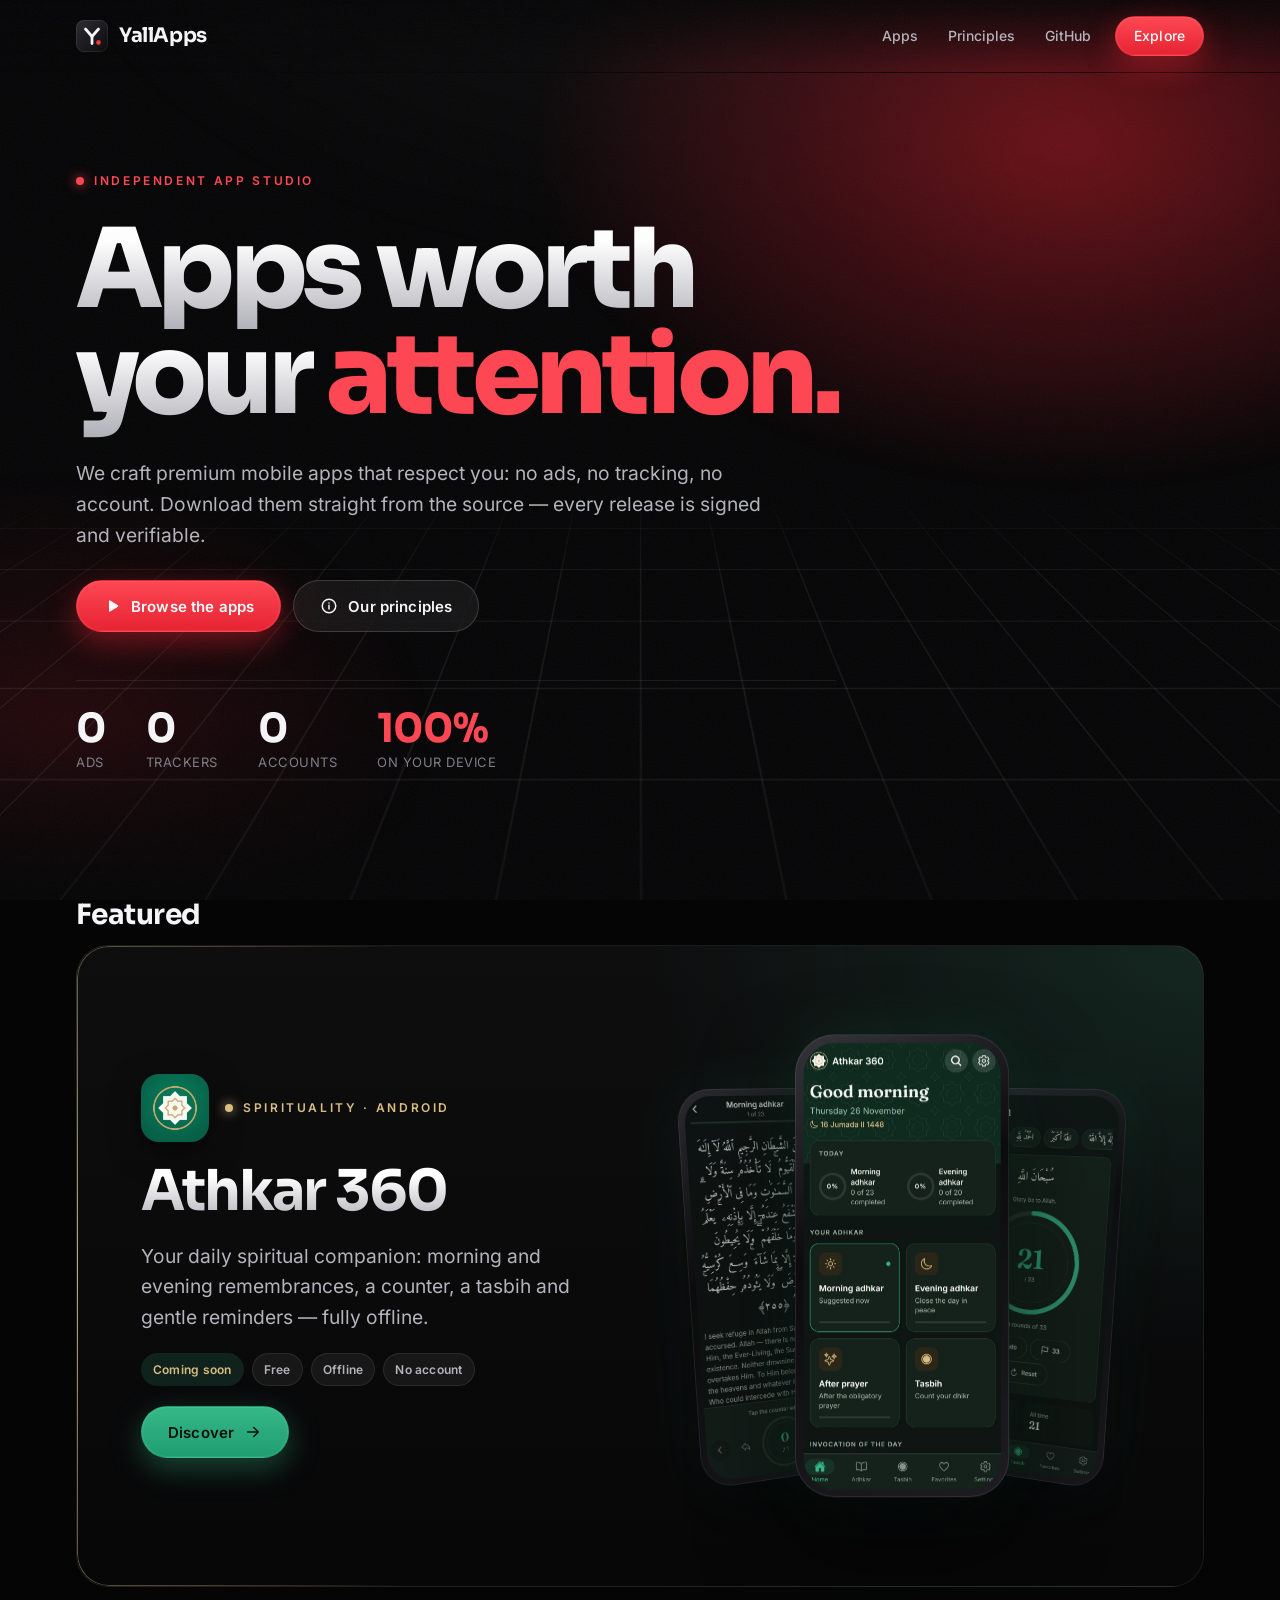
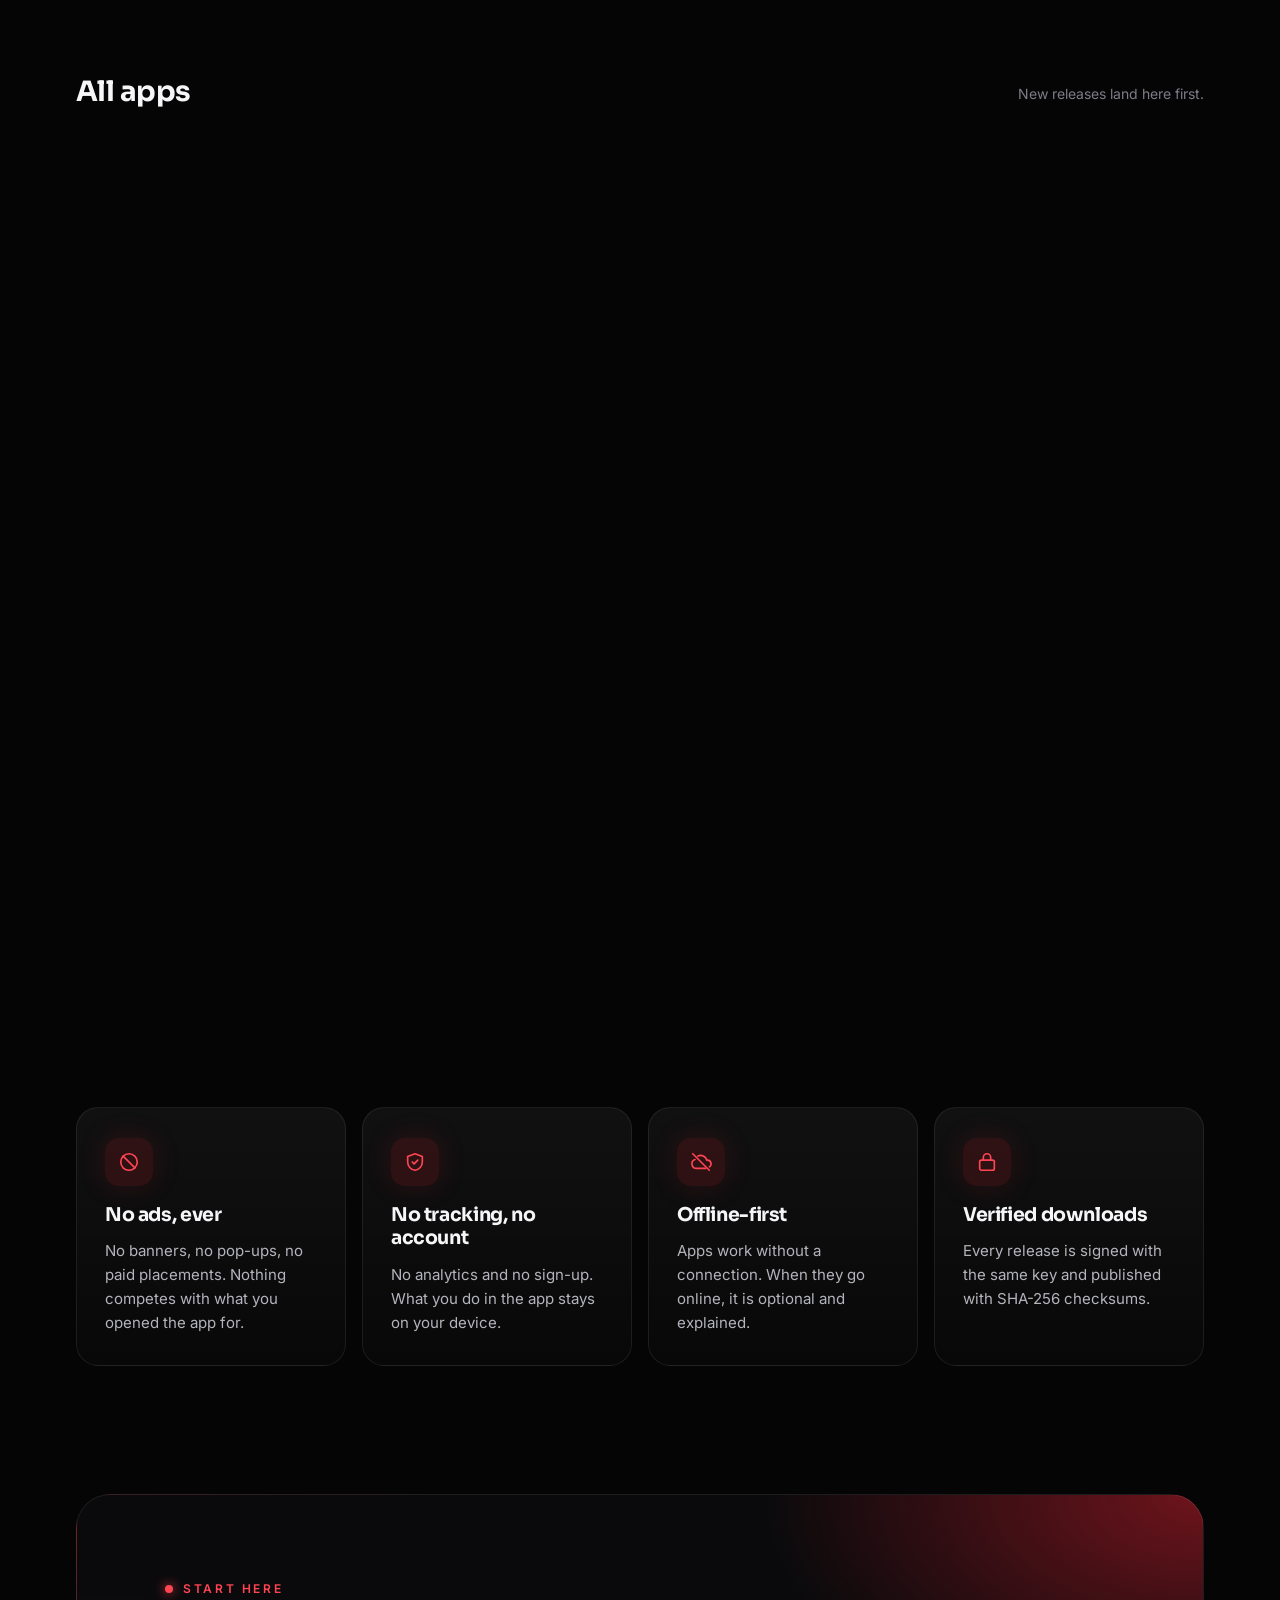
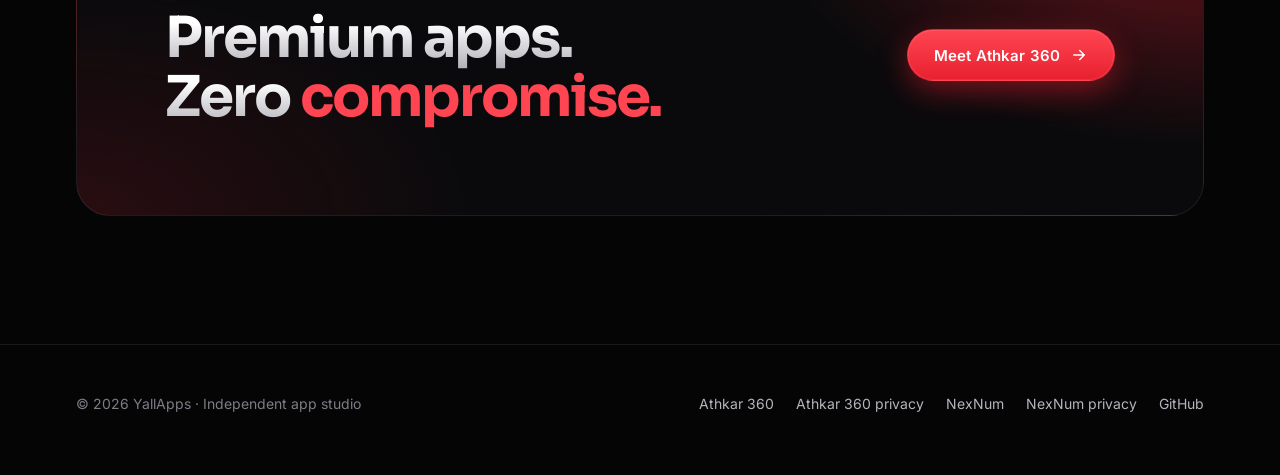
==== index.html @ 14f5426d "NexNum page (coming soon); site privacy text fix Claude-Session: https://claude.ai/code/session_01Ns" ====
<!doctype html>
<html lang="en" class="no-js">
  <head>
    <meta charset="utf-8" />
    <meta name="viewport" content="width=device-width, initial-scale=1" />
    <title>YallApps — Apps worth your attention</title>
    <meta name="description" content="YallApps is an independent studio crafting premium mobile apps with no ads, no tracking and no account. Download them directly — every file is signed and verifiable." />
    <link rel="canonical" href="https://yallapps.github.io/" />
    <meta name="theme-color" content="#050506" />
    <meta name="color-scheme" content="dark" />
    <meta property="og:type" content="website" />
    <meta property="og:site_name" content="YallApps" />
    <meta property="og:title" content="YallApps — Apps worth your attention" />
    <meta property="og:description" content="Premium mobile apps with no ads, no tracking and no account." />
    <meta property="og:url" content="https://yallapps.github.io/" />
    <meta property="og:image" content="https://yallapps.github.io/athkar360/img/icon-512.png" />
    <meta name="twitter:card" content="summary" />
    <link rel="icon" href="/favicon.svg" type="image/svg+xml" />
    <link rel="preload" href="/assets/fonts/sora.woff2" as="font" type="font/woff2" crossorigin />
    <link rel="preload" href="/assets/fonts/inter.woff2" as="font" type="font/woff2" crossorigin />
    <link rel="stylesheet" href="/assets/site.css" />
    <script src="/assets/site.js" defer></script>
    <script type="application/ld+json">
      {
        "@context": "https://schema.org",
        "@type": "Organization",
        "name": "YallApps",
        "url": "https://yallapps.github.io/",
        "logo": "https://yallapps.github.io/favicon.svg",
        "sameAs": ["https://github.com/yallapps"]
      }
    </script>
  </head>
  <body>
    <a class="skip" href="#main">Skip to content</a>

    <header class="site-header">
      <div class="wrap">
        <a class="brand" href="/" aria-label="YallApps home">
          <img src="/assets/img/yallapps-mark.svg" width="32" height="32" alt="" />
          YallApps
        </a>
        <nav class="nav" aria-label="Main">
          <a class="nav-link" href="#apps">Apps</a>
          <a class="nav-link" href="#principles">Principles</a>
          <a class="nav-link" href="https://github.com/yallapps">GitHub</a>
          <a class="btn btn-primary" href="#apps">Explore</a>
        </nav>
      </div>
    </header>

    <main id="main">
      <section class="billboard home-hero" aria-labelledby="hero-title">
        <div class="wrap">
          <span class="eyebrow">Independent app studio</span>
          <h1 id="hero-title"><span class="grad">Apps worth</span><br /><span class="grad">your </span><span class="red">attention.</span></h1>
          <p class="lead">
            We craft premium mobile apps that respect you: no ads, no tracking, no account. Download them straight from the source —
            every release is signed and verifiable.
          </p>
          <div class="ctas">
            <a class="btn btn-primary" href="#apps">
              <svg viewBox="0 0 24 24" fill="currentColor" aria-hidden="true"><path d="M8 5.5v13a1 1 0 0 0 1.5.86l10.4-6.5a1 1 0 0 0 0-1.72L9.5 4.64A1 1 0 0 0 8 5.5z" /></svg>
              Browse the apps
            </a>
            <a class="btn btn-glass" href="#principles">
              <svg viewBox="0 0 24 24" fill="none" stroke="currentColor" stroke-width="2" stroke-linecap="round" stroke-linejoin="round" aria-hidden="true"><circle cx="12" cy="12" r="9" /><path d="M12 11v5M12 8h.01" /></svg>
              Our principles
            </a>
          </div>
          <div class="stats" aria-label="What we never do">
            <div class="stat"><b>0</b><span>ADS</span></div>
            <div class="stat"><b>0</b><span>TRACKERS</span></div>
            <div class="stat"><b>0</b><span>ACCOUNTS</span></div>
            <div class="stat"><b class="red">100%</b><span>ON YOUR DEVICE</span></div>
          </div>
        </div>
        <div class="vignette"></div>
      </section>

      <section id="apps" aria-labelledby="featured-title" style="padding-top: 0">
        <div class="wrap">
          <div class="row-head reveal">
            <h2 id="featured-title">Featured</h2>
          </div>
          <a class="spotlight reveal" href="/athkar360/" data-app="athkar360" data-release="/athkar360" style="margin-top: 16px">
            <div class="copy">
              <div class="title-row">
                <img src="/athkar360/img/icon-256.webp" width="68" height="68" alt="" />
                <span class="eyebrow">Spirituality · Android</span>
              </div>
              <h2><span class="grad">Athkar 360</span></h2>
              <p class="lead">Your daily spiritual companion: morning and evening remembrances, a counter, a tasbih and gentle reminders — fully offline.</p>
              <div class="chips">
                <span class="chip hot" data-when="live" hidden data-version></span>
                <span class="chip hot" data-when="soon" hidden>Coming soon</span>
                <span class="chip">Free</span>
                <span class="chip">Offline</span>
                <span class="chip">No account</span>
              </div>
              <div class="ctas">
                <span class="btn btn-primary">
                  Discover
                  <svg viewBox="0 0 24 24" fill="none" stroke="currentColor" stroke-width="2" stroke-linecap="round" stroke-linejoin="round" aria-hidden="true"><path d="M5 12h14M13 6l6 6-6 6" /></svg>
                </span>
              </div>
            </div>
            <div class="fan" aria-hidden="true">
              <div class="phone"><img src="/athkar360/img/reader-dark.webp" alt="" width="390" height="844" loading="lazy" /></div>
              <div class="phone"><img src="/athkar360/img/home-dark.webp" alt="" width="390" height="844" loading="lazy" /></div>
              <div class="phone"><img src="/athkar360/img/tasbih-dark.webp" alt="" width="390" height="844" loading="lazy" /></div>
            </div>
          </a>

          <div class="row-head reveal" style="margin-top: clamp(56px, 7vw, 96px)">
            <h2>All apps</h2>
            <p>New releases land here first.</p>
          </div>
          <div class="posters reveal">
            <a class="poster" href="/athkar360/" data-app="athkar360">
              <img src="/athkar360/img/home-dark.webp" alt="" width="390" height="844" loading="lazy" />
              <div class="info">
                <img class="icon" src="/athkar360/img/icon-256.webp" width="44" height="44" alt="" />
                <h3>Athkar 360</h3>
                <p>Daily remembrances, offline.</p>
              </div>
            </a>
            <a class="poster" href="/nexnum/" data-app="nexnum">
              <img src="/nexnum/img/play.webp" alt="" width="390" height="844" loading="lazy" />
              <div class="info">
                <img class="icon" src="/nexnum/img/icon-256.webp" width="44" height="44" alt="" />
                <h3>NexNum</h3>
                <p>Higher or lower, played bold.</p>
              </div>
            </a>
            <div class="poster soon">
              <div>
                <div class="lock"><svg viewBox="0 0 24 24" fill="none" stroke="currentColor" stroke-width="1.8" stroke-linecap="round" stroke-linejoin="round" aria-hidden="true"><rect x="4" y="10" width="16" height="11" rx="2" /><path d="M8 10V7a4 4 0 0 1 8 0v3" /></svg></div>
                <h3>Coming next</h3>
                <p>Stay tuned.</p>
              </div>
            </div>
          </div>
        </div>
      </section>

      <section id="principles" aria-labelledby="principles-title">
        <div class="wrap">
          <div class="section-head reveal">
            <span class="eyebrow">Principles</span>
            <h2 id="principles-title"><span class="grad">Built different.</span><br /><span class="grad">On purpose.</span></h2>
            <p class="lead">Four promises every YallApps app keeps, from the first release to the last.</p>
          </div>
          <div class="cards reveal">
            <div class="card">
              <div class="icon"><svg viewBox="0 0 24 24" fill="none" stroke="currentColor" stroke-width="1.8" stroke-linecap="round" stroke-linejoin="round" aria-hidden="true"><circle cx="12" cy="12" r="9" /><path d="m5.6 5.6 12.8 12.8" /></svg></div>
              <h3>No ads, ever</h3>
              <p>No banners, no pop-ups, no paid placements. Nothing competes with what you opened the app for.</p>
            </div>
            <div class="card">
              <div class="icon"><svg viewBox="0 0 24 24" fill="none" stroke="currentColor" stroke-width="1.8" stroke-linecap="round" stroke-linejoin="round" aria-hidden="true"><path d="M12 3 4 6v6c0 4.5 3.4 8.3 8 9 4.6-.7 8-4.5 8-9V6l-8-3z" /><path d="m9 12 2 2 4-4" /></svg></div>
              <h3>No tracking, no account</h3>
              <p>No analytics and no sign-up. What you do in the app stays on your device.</p>
            </div>
            <div class="card">
              <div class="icon"><svg viewBox="0 0 24 24" fill="none" stroke="currentColor" stroke-width="1.8" stroke-linecap="round" stroke-linejoin="round" aria-hidden="true"><path d="M3 3l18 18" /><path d="M8.5 5.6A7 7 0 0 1 18.4 10H19a4 4 0 0 1 2.2 7.3" /><path d="M17 19H7a5 5 0 0 1-1.6-9.7" /></svg></div>
              <h3>Offline-first</h3>
              <p>Apps work without a connection. When they go online, it is optional and explained.</p>
            </div>
            <div class="card">
              <div class="icon"><svg viewBox="0 0 24 24" fill="none" stroke="currentColor" stroke-width="1.8" stroke-linecap="round" stroke-linejoin="round" aria-hidden="true"><rect x="4" y="10" width="16" height="11" rx="2" /><path d="M8 10V7a4 4 0 0 1 8 0v3" /></svg></div>
              <h3>Verified downloads</h3>
              <p>Every release is signed with the same key and published with SHA-256 checksums.</p>
            </div>
          </div>
        </div>
      </section>

      <section aria-labelledby="cta-title" style="padding-top: 0">
        <div class="wrap">
          <div class="cta-band reveal">
            <div style="display: grid; gap: 14px">
              <span class="eyebrow">Start here</span>
              <h2 id="cta-title"><span class="grad">Premium apps.</span><br /><span class="grad">Zero </span><span class="red">compromise.</span></h2>
            </div>
            <a class="btn btn-primary" href="/athkar360/">
              Meet Athkar 360
              <svg viewBox="0 0 24 24" fill="none" stroke="currentColor" stroke-width="2" stroke-linecap="round" stroke-linejoin="round" aria-hidden="true"><path d="M5 12h14M13 6l6 6-6 6" /></svg>
            </a>
          </div>
        </div>
      </section>
    </main>

    <footer class="site-footer">
      <div class="wrap">
        <span>© <span data-year>2026</span> YallApps · Independent app studio</span>
        <nav aria-label="Footer">
          <a href="/athkar360/">Athkar 360</a>
          <a href="/athkar360/privacy/">Athkar 360 privacy</a>
          <a href="/nexnum/">NexNum</a>
          <a href="/nexnum/privacy/">NexNum privacy</a>
          <a href="https://github.com/yallapps">GitHub</a>
        </nav>
      </div>
    </footer>
  </body>
</html>
---- assets/site.css ----
/* YallApps — cinematic, dark-only design system.
   Two levels of identity:
   - the studio: deep black + signal red (home, header, footer, legal pages);
   - each app: its own accent, set with data-app on <body> or on a card (see "App themes" at the end).
   Fonts are self-hosted (latin subset): no request to third-party services. */

@font-face {
  font-family: 'Sora';
  font-style: normal;
  font-weight: 300 800;
  font-display: swap;
  src: url('fonts/sora.woff2') format('woff2');
}
@font-face {
  font-family: 'Inter';
  font-style: normal;
  font-weight: 400 600;
  font-display: swap;
  src: url('fonts/inter.woff2') format('woff2');
}

:root {
  --bg: #050506;
  --bg-2: #0a0a0c;
  --panel: rgba(255, 255, 255, 0.035);
  --panel-solid: #111114;
  --panel-2: #17171b;
  --text: #f6f6f8;
  --text-2: #b4b4bc;
  --text-3: #7d7d87;
  --line: rgba(255, 255, 255, 0.08);
  --line-2: rgba(255, 255, 255, 0.16);
  --brand: #e8202f;
  --brand-hi: #ff4552;
  --brand-ink: #ffffff;
  --brand-glow: rgba(232, 32, 47, 0.45);
  --accent: #ff4552;
  --tint: rgba(232, 32, 47, 0.14);
  --radius: 22px;
  --radius-sm: 14px;
  --max: 1240px;
  --gutter: clamp(18px, 4.5vw, 56px);
  --font-display: 'Sora', 'Inter', system-ui, sans-serif;
  --font-body: 'Inter', system-ui, -apple-system, 'Segoe UI', Roboto, sans-serif;
  --font-mono: ui-monospace, 'SFMono-Regular', Menlo, Consolas, monospace;
  --ease: cubic-bezier(0.2, 0.7, 0.2, 1);
  color-scheme: dark;
}

*,
*::before,
*::after {
  box-sizing: border-box;
}

html {
  -webkit-text-size-adjust: 100%;
  scroll-behavior: smooth;
  background: var(--bg);
}

body {
  margin: 0;
  background: var(--bg);
  color: var(--text);
  font-family: var(--font-body);
  font-size: 16px;
  line-height: 1.6;
  -webkit-font-smoothing: antialiased;
  text-rendering: optimizeLegibility;
  overflow-x: hidden;
}

/* Film grain: a very light noise over everything. */
body::after {
  content: '';
  position: fixed;
  inset: 0;
  pointer-events: none;
  z-index: 100;
  opacity: 0.05;
  background-image: url("data:image/svg+xml;utf8,<svg xmlns='http://www.w3.org/2000/svg' width='160' height='160'><filter id='n'><feTurbulence type='fractalNoise' baseFrequency='0.9' numOctaves='2' stitchTiles='stitch'/></filter><rect width='100%' height='100%' filter='url(%23n)'/></svg>");
}

img {
  max-width: 100%;
  height: auto;
  display: block;
}

a {
  color: var(--accent);
  text-underline-offset: 3px;
}

h1,
h2,
h3 {
  font-family: var(--font-display);
  font-weight: 700;
  line-height: 1.04;
  letter-spacing: -0.035em;
  margin: 0;
}

p {
  margin: 0;
}

::selection {
  background: var(--brand);
  color: #fff;
}

.skip {
  position: absolute;
  left: -999px;
  top: 8px;
  background: var(--panel-solid);
  color: var(--text);
  padding: 8px 14px;
  border-radius: 8px;
  z-index: 200;
}

.skip:focus {
  left: 8px;
}

:focus-visible {
  outline: 2px solid var(--brand-hi);
  outline-offset: 3px;
  border-radius: 8px;
}

.wrap {
  width: 100%;
  max-width: var(--max);
  margin: 0 auto;
  padding: 0 var(--gutter);
}

.eyebrow {
  display: inline-flex;
  align-items: center;
  gap: 10px;
  font: 600 12px/1 var(--font-body);
  letter-spacing: 0.22em;
  text-transform: uppercase;
  color: var(--accent);
}

.eyebrow::before {
  content: '';
  width: 8px;
  height: 8px;
  border-radius: 50%;
  background: currentColor;
  box-shadow: 0 0 12px currentColor;
}

.lead {
  font-size: clamp(17px, 1.5vw, 20px);
  line-height: 1.6;
  color: var(--text-2);
  max-width: 58ch;
}

.grad {
  background: linear-gradient(180deg, #ffffff 30%, #a9a9b2);
  -webkit-background-clip: text;
  background-clip: text;
  color: transparent;
}

.red {
  color: var(--accent);
  -webkit-text-fill-color: var(--accent);
}

/* ---------- Header (glass) ---------- */

.site-header {
  position: fixed;
  top: 0;
  left: 0;
  right: 0;
  z-index: 60;
  transition: background 0.35s var(--ease), border-color 0.35s var(--ease);
  border-bottom: 1px solid transparent;
  background: linear-gradient(180deg, rgba(5, 5, 6, 0.85), rgba(5, 5, 6, 0));
}

.site-header.scrolled {
  background: rgba(8, 8, 10, 0.72);
  backdrop-filter: saturate(160%) blur(18px);
  -webkit-backdrop-filter: saturate(160%) blur(18px);
  border-bottom-color: var(--line);
}

.site-header .wrap {
  display: flex;
  align-items: center;
  justify-content: space-between;
  height: 72px;
  gap: 16px;
}

.brand {
  display: inline-flex;
  align-items: center;
  gap: 11px;
  color: var(--text);
  text-decoration: none;
  font: 700 20px/1 var(--font-display);
  letter-spacing: -0.02em;
}

.brand img {
  width: 32px;
  height: 32px;
}

.nav {
  display: flex;
  align-items: center;
  gap: 2px;
}

.nav a {
  color: var(--text-2);
  text-decoration: none;
  font-size: 14px;
  font-weight: 500;
  padding: 9px 14px;
  border-radius: 999px;
  transition: color 0.2s, background 0.2s;
}

.nav a:hover {
  color: var(--text);
  background: rgba(255, 255, 255, 0.06);
}

.nav .btn {
  margin-left: 8px;
  min-height: 40px;
  padding: 0 18px;
  font-size: 14px;
  color: var(--brand-ink);
}

.nav .btn:hover {
  color: var(--brand-ink);
  background: linear-gradient(180deg, var(--brand-hi), var(--brand));
}

@media (max-width: 720px) {
  .nav .nav-link {
    display: none;
  }
}

/* ---------- Buttons ---------- */

.btn {
  position: relative;
  display: inline-flex;
  align-items: center;
  justify-content: center;
  gap: 10px;
  min-height: 52px;
  padding: 0 26px;
  border-radius: 999px;
  font: 600 15px/1 var(--font-body);
  letter-spacing: 0.01em;
  text-decoration: none;
  border: 1px solid transparent;
  cursor: pointer;
  white-space: nowrap;
  transition: transform 0.2s var(--ease), box-shadow 0.3s var(--ease), background 0.3s var(--ease), border-color 0.3s;
}

.btn svg {
  width: 18px;
  height: 18px;
  flex: none;
}

.btn:active {
  transform: translateY(1px) scale(0.99);
}

.btn-primary {
  background: linear-gradient(180deg, var(--brand-hi), var(--brand));
  color: var(--brand-ink);
  box-shadow: 0 0 0 1px rgba(255, 255, 255, 0.08) inset, 0 10px 30px var(--brand-glow);
}

.btn-primary:hover {
  transform: translateY(-2px);
  box-shadow: 0 0 0 1px rgba(255, 255, 255, 0.14) inset, 0 16px 44px var(--brand-glow);
}

.btn-glass {
  background: rgba(255, 255, 255, 0.06);
  color: var(--text);
  border-color: var(--line-2);
  backdrop-filter: blur(10px);
  -webkit-backdrop-filter: blur(10px);
}

.btn-glass:hover {
  background: rgba(255, 255, 255, 0.11);
  border-color: rgba(255, 255, 255, 0.28);
}

.btn[aria-disabled='true'] {
  opacity: 0.55;
  pointer-events: none;
  box-shadow: none;
}

/* ---------- Hero (billboard) ---------- */

.billboard {
  position: relative;
  min-height: min(100svh, 940px);
  display: grid;
  align-items: center;
  padding: 140px 0 90px;
  overflow: hidden;
  isolation: isolate;
}

.billboard::before {
  content: '';
  position: absolute;
  inset: -20% -10% auto;
  height: 120%;
  z-index: -2;
  background:
    radial-gradient(50% 45% at 78% 30%, var(--brand-glow), transparent 70%),
    radial-gradient(35% 35% at 12% 85%, var(--tint), transparent 70%),
    radial-gradient(60% 60% at 50% 0%, rgba(255, 255, 255, 0.05), transparent 70%);
  filter: blur(10px);
  animation: drift 18s ease-in-out infinite alternate;
}

/* Perspective grid floor */
.billboard::after {
  content: '';
  position: absolute;
  left: -50%;
  right: -50%;
  bottom: -10%;
  height: 55%;
  z-index: -1;
  background-image:
    linear-gradient(rgba(255, 255, 255, 0.07) 1px, transparent 1px),
    linear-gradient(90deg, rgba(255, 255, 255, 0.07) 1px, transparent 1px);
  background-size: 64px 64px;
  transform: perspective(600px) rotateX(62deg);
  transform-origin: center top;
  mask-image: linear-gradient(to bottom, transparent, #000 30%, #000 60%, transparent);
  -webkit-mask-image: linear-gradient(to bottom, transparent, #000 30%, #000 60%, transparent);
}

@keyframes drift {
  from {
    transform: translate3d(0, 0, 0) scale(1);
  }
  to {
    transform: translate3d(-3%, 2%, 0) scale(1.08);
  }
}

.billboard .vignette {
  position: absolute;
  inset: auto 0 0;
  height: 180px;
  z-index: -1;
  background: linear-gradient(to bottom, transparent, var(--bg));
  pointer-events: none;
}

.home-hero .wrap {
  display: grid;
  gap: 30px;
}

.home-hero h1 {
  font-size: clamp(48px, 8.6vw, 128px);
  font-weight: 800;
  letter-spacing: -0.05em;
  line-height: 0.96;
  max-width: 13ch;
}

.ctas {
  display: flex;
  flex-wrap: wrap;
  gap: 12px;
  align-items: center;
}

.stats {
  display: flex;
  flex-wrap: wrap;
  gap: 14px 40px;
  margin-top: 18px;
  padding-top: 28px;
  border-top: 1px solid var(--line);
  max-width: 760px;
}

.stat b {
  display: block;
  font: 700 clamp(28px, 3.2vw, 40px) / 1 var(--font-display);
  letter-spacing: -0.03em;
}

.stat span {
  font-size: 13px;
  color: var(--text-3);
  letter-spacing: 0.04em;
}

/* ---------- Sections ---------- */

section {
  position: relative;
  padding: clamp(72px, 10vw, 140px) 0;
}

.section-head {
  display: grid;
  gap: 16px;
  margin-bottom: clamp(36px, 5vw, 60px);
  max-width: 760px;
}

.section-head h2 {
  font-size: clamp(34px, 4.8vw, 64px);
}

.row-head {
  display: flex;
  align-items: end;
  justify-content: space-between;
  gap: 20px;
  margin-bottom: 6px;
}

.row-head h2 {
  font-size: clamp(22px, 2.2vw, 28px);
  letter-spacing: -0.02em;
}

.row-head p {
  color: var(--text-3);
  font-size: 14px;
}

/* ---------- Spotlight (featured app) ---------- */

.spotlight {
  position: relative;
  display: grid;
  grid-template-columns: minmax(0, 1fr) minmax(0, 1fr);
  gap: clamp(24px, 4vw, 56px);
  align-items: center;
  padding: clamp(28px, 5vw, 64px);
  border-radius: calc(var(--radius) + 10px);
  overflow: hidden;
  isolation: isolate;
  border: 1px solid var(--line);
  background:
    radial-gradient(70% 90% at 100% 0%, var(--tint), transparent 70%),
    linear-gradient(180deg, rgba(255, 255, 255, 0.04), rgba(255, 255, 255, 0.01));
  text-decoration: none;
  color: inherit;
}

/* Animated gradient border */
.spotlight::before {
  content: '';
  position: absolute;
  inset: 0;
  border-radius: inherit;
  padding: 1px;
  background: conic-gradient(from var(--angle, 0deg), transparent 0 60%, var(--accent) 75%, transparent 90%);
  -webkit-mask: linear-gradient(#000 0 0) content-box, linear-gradient(#000 0 0);
  -webkit-mask-composite: xor;
  mask-composite: exclude;
  animation: spin 7s linear infinite;
  opacity: 0.9;
  pointer-events: none;
}

@property --angle {
  syntax: '<angle>';
  inherits: false;
  initial-value: 0deg;
}

@keyframes spin {
  to {
    --angle: 360deg;
  }
}

.spotlight .copy {
  display: grid;
  gap: 20px;
}

.spotlight .title-row {
  display: flex;
  align-items: center;
  gap: 16px;
}

.spotlight .title-row img {
  width: 68px;
  height: 68px;
  border-radius: 18px;
  box-shadow: 0 10px 30px rgba(0, 0, 0, 0.5);
}

.spotlight h2 {
  font-size: clamp(34px, 4.4vw, 60px);
}

.fan {
  position: relative;
  height: clamp(340px, 40vw, 520px);
  perspective: 1400px;
}

.fan .phone {
  position: absolute;
  top: 50%;
  left: 50%;
  width: clamp(150px, 16vw, 220px);
  transition: transform 0.8s var(--ease);
}

.fan .phone:nth-child(1) {
  transform: translate(-112%, -46%) rotateY(28deg) rotateZ(-4deg) scale(0.88);
  opacity: 0.75;
}

.fan .phone:nth-child(2) {
  transform: translate(-50%, -50%) translateZ(60px);
  z-index: 2;
}

.fan .phone:nth-child(3) {
  transform: translate(12%, -46%) rotateY(-28deg) rotateZ(4deg) scale(0.88);
  opacity: 0.75;
}

.spotlight:hover .fan .phone:nth-child(1) {
  transform: translate(-120%, -46%) rotateY(22deg) rotateZ(-6deg) scale(0.9);
}

.spotlight:hover .fan .phone:nth-child(3) {
  transform: translate(20%, -46%) rotateY(-22deg) rotateZ(6deg) scale(0.9);
}

@media (max-width: 900px) {
  .spotlight {
    grid-template-columns: 1fr;
  }
}

/* ---------- Phones ---------- */

.phone {
  aspect-ratio: 390 / 844;
  border-radius: clamp(26px, 3vw, 38px);
  padding: clamp(5px, 0.6vw, 8px);
  background: linear-gradient(150deg, #34343a, #0c0c0e 40%, #1e1e22);
  box-shadow:
    0 0 0 1px rgba(255, 255, 255, 0.1) inset,
    0 40px 90px rgba(0, 0, 0, 0.7),
    0 0 60px var(--tint);
}

.phone img {
  width: 100%;
  height: 100%;
  object-fit: cover;
  border-radius: clamp(21px, 2.5vw, 31px);
}

/* ---------- Poster row ---------- */

.posters {
  display: grid;
  grid-auto-flow: column;
  grid-auto-columns: clamp(220px, 22vw, 290px);
  gap: 16px;
  overflow-x: auto;
  padding: 20px var(--gutter) 34px;
  margin: 0 calc(-1 * var(--gutter));
  scroll-snap-type: x proximity;
  scrollbar-width: none;
}

.posters::-webkit-scrollbar {
  display: none;
}

.poster {
  position: relative;
  aspect-ratio: 2 / 3;
  border-radius: var(--radius-sm);
  overflow: hidden;
  scroll-snap-align: start;
  background: var(--panel-solid);
  border: 1px solid var(--line);
  color: var(--text);
  text-decoration: none;
  transition: transform 0.45s var(--ease), box-shadow 0.45s var(--ease), border-color 0.45s;
  isolation: isolate;
}

a.poster:hover,
a.poster:focus-visible {
  transform: scale(1.06) translateY(-6px);
  box-shadow: 0 30px 60px rgba(0, 0, 0, 0.7), 0 0 50px var(--tint);
  border-color: var(--line-2);
  z-index: 2;
}

.poster > img {
  position: absolute;
  inset: 0;
  width: 100%;
  height: 100%;
  object-fit: cover;
  object-position: top;
  z-index: -2;
  transition: transform 0.8s var(--ease);
}

a.poster:hover > img {
  transform: scale(1.05);
}

.poster::after {
  content: '';
  position: absolute;
  inset: 0;
  z-index: -1;
  background: linear-gradient(180deg, rgba(5, 5, 6, 0) 30%, rgba(5, 5, 6, 0.75) 62%, rgba(5, 5, 6, 0.97));
}

.poster .info {
  position: absolute;
  inset: auto 0 0;
  padding: 20px;
  display: grid;
  gap: 8px;
}

.poster .info .icon {
  width: 44px;
  height: 44px;
  border-radius: 12px;
  box-shadow: 0 6px 18px rgba(0, 0, 0, 0.5);
}

.poster h3 {
  font-size: 24px;
  letter-spacing: -0.02em;
}

.poster p {
  font-size: 13.5px;
  color: var(--text-2);
  line-height: 1.5;
}

.poster.soon {
  display: grid;
  place-items: center;
  text-align: center;
  padding: 24px;
  background:
    radial-gradient(70% 50% at 50% 30%, var(--tint), transparent 70%),
    repeating-linear-gradient(135deg, rgba(255, 255, 255, 0.025) 0 2px, transparent 2px 14px),
    var(--panel-solid);
}

.poster.soon::after {
  display: none;
}

.poster.soon h3 {
  font-size: 20px;
}

.poster.soon p {
  color: var(--text-3);
}

.poster .lock {
  width: 46px;
  height: 46px;
  margin: 0 auto 14px;
  border-radius: 50%;
  display: grid;
  place-items: center;
  border: 1px solid var(--line-2);
  color: var(--text-3);
}

.poster .lock svg {
  width: 20px;
  height: 20px;
}

/* ---------- Chips ---------- */

.chips {
  display: flex;
  flex-wrap: wrap;
  gap: 8px;
}

.chip {
  display: inline-flex;
  align-items: center;
  gap: 6px;
  font-size: 12px;
  font-weight: 600;
  letter-spacing: 0.02em;
  padding: 6px 11px;
  border-radius: 999px;
  background: rgba(255, 255, 255, 0.06);
  color: var(--text-2);
  border: 1px solid var(--line);
}

.chip.hot {
  background: var(--tint);
  color: var(--accent);
  border-color: transparent;
}

.chip svg {
  width: 13px;
  height: 13px;
}

/* ---------- Glass cards ---------- */

.cards {
  display: grid;
  grid-template-columns: repeat(auto-fit, minmax(min(100%, 260px), 1fr));
  gap: 16px;
}

.cards.three {
  grid-template-columns: repeat(auto-fit, minmax(min(100%, 300px), 1fr));
}

@media (min-width: 1000px) {
  .cards.three {
    grid-template-columns: repeat(3, 1fr);
  }
}

.card {
  position: relative;
  padding: 30px 28px;
  border-radius: var(--radius);
  background: linear-gradient(180deg, rgba(255, 255, 255, 0.05), rgba(255, 255, 255, 0.015));
  border: 1px solid var(--line);
  display: grid;
  gap: 12px;
  align-content: start;
  overflow: hidden;
  transition: border-color 0.4s, transform 0.4s var(--ease);
}

/* Pointer-following glow (coordinates set by site.js) */
.card::before {
  content: '';
  position: absolute;
  inset: 0;
  background: radial-gradient(360px circle at var(--mx, 50%) var(--my, -40%), var(--tint), transparent 60%);
  opacity: 0;
  transition: opacity 0.4s;
  pointer-events: none;
}

.card:hover {
  border-color: var(--line-2);
  transform: translateY(-3px);
}

.card:hover::before {
  opacity: 1;
}

.card .icon {
  position: relative;
  width: 48px;
  height: 48px;
  border-radius: 14px;
  display: grid;
  place-items: center;
  background: var(--tint);
  color: var(--accent);
  margin-bottom: 6px;
  box-shadow: 0 0 30px var(--tint);
}

.card .icon svg {
  width: 22px;
  height: 22px;
}

.card h3 {
  position: relative;
  font-size: 19px;
  letter-spacing: -0.02em;
  line-height: 1.25;
}

.card p {
  position: relative;
  color: var(--text-2);
  font-size: 15px;
}

/* ---------- App page hero ---------- */

.app-hero .wrap {
  display: grid;
  grid-template-columns: minmax(0, 1.05fr) minmax(0, 0.95fr);
  gap: clamp(28px, 5vw, 64px);
  align-items: center;
}

.app-hero .copy {
  display: grid;
  gap: 24px;
}

.app-hero .title-row {
  display: flex;
  align-items: center;
  gap: 16px;
}

.app-hero .title-row img {
  width: 76px;
  height: 76px;
  border-radius: 20px;
  box-shadow: 0 14px 40px rgba(0, 0, 0, 0.6), 0 0 40px var(--tint);
}

.app-hero h1 {
  font-size: clamp(44px, 6.4vw, 92px);
  font-weight: 800;
  letter-spacing: -0.045em;
  line-height: 0.98;
}

.release-meta {
  font-size: 13px;
  color: var(--text-3);
  display: flex;
  flex-wrap: wrap;
  gap: 6px 18px;
  align-items: center;
}

.release-meta > span {
  display: inline-flex;
  align-items: center;
  gap: 8px;
}

.status-dot {
  width: 8px;
  height: 8px;
  border-radius: 50%;
  background: #f5b83d;
  box-shadow: 0 0 0 4px rgba(245, 184, 61, 0.18), 0 0 14px rgba(245, 184, 61, 0.6);
}

.status-dot.live {
  background: #3ddc97;
  box-shadow: 0 0 0 4px rgba(61, 220, 151, 0.18), 0 0 14px rgba(61, 220, 151, 0.6);
}

.app-hero .fan {
  height: clamp(420px, 46vw, 620px);
}

.app-hero .fan .phone {
  width: clamp(170px, 18vw, 250px);
}

@media (max-width: 900px) {
  .app-hero .wrap {
    grid-template-columns: 1fr;
  }
  .app-hero .fan {
    height: clamp(380px, 100vw, 520px);
  }
  .app-hero .fan .phone {
    width: clamp(150px, 40vw, 220px);
  }
}

/* ---------- Gallery row ---------- */

.gallery {
  display: grid;
  grid-auto-flow: column;
  grid-auto-columns: clamp(200px, 21vw, 260px);
  gap: 22px;
  overflow-x: auto;
  scroll-snap-type: x mandatory;
  padding: 20px var(--gutter) 40px;
  margin: 0 calc(-1 * var(--gutter));
  scrollbar-width: none;
}

.gallery::-webkit-scrollbar {
  display: none;
}

.gallery figure {
  margin: 0;
  scroll-snap-align: center;
  display: grid;
  gap: 16px;
}

.gallery .phone {
  transition: transform 0.5s var(--ease);
}

.gallery figure:hover .phone {
  transform: translateY(-8px) scale(1.02);
}

.gallery figcaption {
  font-size: 14px;
  color: var(--text-3);
  text-align: center;
}

.gallery figcaption strong {
  display: block;
  color: var(--text);
  font-weight: 600;
}

/* ---------- Split / checklist ---------- */

.split {
  display: grid;
  grid-template-columns: minmax(0, 0.9fr) minmax(0, 1.1fr);
  gap: clamp(32px, 6vw, 90px);
  align-items: start;
}

@media (max-width: 900px) {
  .split {
    grid-template-columns: 1fr;
  }
}

.checklist {
  list-style: none;
  margin: 0;
  padding: 0;
  display: grid;
  gap: 10px;
}

.checklist li {
  display: grid;
  grid-template-columns: auto 1fr;
  gap: 16px;
  padding: 20px 22px;
  border-radius: var(--radius-sm);
  background: var(--panel);
  border: 1px solid var(--line);
  color: var(--text-2);
  font-size: 15px;
}

.checklist li strong {
  color: var(--text);
  display: block;
  font-weight: 600;
  margin-bottom: 2px;
}

.checklist svg {
  width: 22px;
  height: 22px;
  color: var(--accent);
  margin-top: 1px;
  filter: drop-shadow(0 0 8px var(--tint));
}

/* ---------- Download ---------- */

.download-grid {
  display: grid;
  grid-template-columns: minmax(0, 1.2fr) minmax(0, 0.8fr);
  gap: 20px;
  align-items: start;
}

@media (max-width: 900px) {
  .download-grid {
    grid-template-columns: 1fr;
  }
}

.files {
  display: grid;
  gap: 12px;
}

.file {
  display: grid;
  grid-template-columns: 1fr auto;
  gap: 16px;
  align-items: center;
  padding: 22px 24px;
  border-radius: var(--radius-sm);
  background: var(--panel);
  border: 1px solid var(--line);
}

.file.recommended {
  border-color: color-mix(in srgb, var(--accent) 55%, transparent);
  box-shadow: 0 0 0 1px color-mix(in srgb, var(--accent) 25%, transparent) inset, 0 0 40px var(--tint);
}

.file h3 {
  font-family: var(--font-body);
  font-size: 16px;
  font-weight: 600;
  letter-spacing: 0;
  display: flex;
  align-items: center;
  gap: 10px;
  flex-wrap: wrap;
}

.file p {
  color: var(--text-2);
  font-size: 14px;
}

.file .btn {
  min-height: 44px;
  padding: 0 20px;
  font-size: 14px;
}

@media (max-width: 520px) {
  .file {
    grid-template-columns: 1fr;
  }
}

.panel {
  padding: 26px;
  border-radius: var(--radius);
  background: var(--panel);
  border: 1px solid var(--line);
  display: grid;
  gap: 14px;
}

.panel h3 {
  font-family: var(--font-body);
  font-size: 16px;
  font-weight: 600;
  letter-spacing: 0;
}

.panel ol {
  margin: 0;
  padding-left: 20px;
  color: var(--text-2);
  font-size: 15px;
  display: grid;
  gap: 8px;
}

.panel .small {
  font-size: 14px;
  color: var(--text-2);
}

.code {
  font-family: var(--font-mono);
  font-size: 12.5px;
  line-height: 1.6;
  word-break: break-all;
  padding: 12px 14px;
  border-radius: 10px;
  background: rgba(0, 0, 0, 0.45);
  border: 1px solid var(--line);
  color: var(--text-2);
}

.notice {
  display: flex;
  gap: 16px;
  align-items: flex-start;
  padding: 24px 26px;
  border-radius: var(--radius);
  background: linear-gradient(90deg, var(--tint), rgba(255, 255, 255, 0.02));
  border: 1px solid color-mix(in srgb, var(--accent) 35%, var(--line));
}

.notice > svg {
  width: 24px;
  height: 24px;
  color: var(--accent);
  flex: none;
  margin-top: 1px;
}

.notice > div > strong {
  display: block;
  margin-bottom: 4px;
}

.notice p {
  color: var(--text-2);
  font-size: 15px;
}

.notice p + p {
  margin-top: 10px;
}

.notice .ctas {
  margin-top: 18px;
}

.muted-link {
  font-size: 14px;
  color: var(--text-3);
}

[hidden] {
  display: none !important;
}

/* ---------- FAQ ---------- */

.faq {
  display: grid;
  gap: 10px;
  max-width: 880px;
}

.faq details {
  border-radius: var(--radius-sm);
  background: var(--panel);
  border: 1px solid var(--line);
  padding: 0 24px;
  transition: border-color 0.3s;
}

.faq details[open] {
  border-color: var(--line-2);
}

.faq summary {
  cursor: pointer;
  list-style: none;
  padding: 22px 0;
  font-weight: 600;
  display: flex;
  justify-content: space-between;
  gap: 16px;
  align-items: center;
}

.faq summary::-webkit-details-marker {
  display: none;
}

.faq summary::after {
  content: '+';
  font: 300 26px/1 var(--font-display);
  color: var(--accent);
  transition: transform 0.3s var(--ease);
  flex: none;
}

.faq details[open] summary::after {
  transform: rotate(45deg);
}

.faq details p {
  padding: 0 0 22px;
  color: var(--text-2);
  font-size: 15px;
}

/* ---------- Prose (legal pages) ---------- */

.page-hero {
  position: relative;
  padding: 170px 0 70px;
  overflow: hidden;
  isolation: isolate;
}

.page-hero::before {
  content: '';
  position: absolute;
  inset: -40% -10% 0;
  z-index: -1;
  background: radial-gradient(45% 60% at 70% 30%, var(--brand-glow), transparent 70%);
  opacity: 0.6;
  filter: blur(10px);
}

.page-hero .wrap {
  display: grid;
  gap: 18px;
  max-width: 900px;
}

.page-hero h1 {
  font-size: clamp(42px, 6vw, 80px);
  font-weight: 800;
  letter-spacing: -0.045em;
}

.prose {
  max-width: 760px;
  display: grid;
  gap: 18px;
  color: var(--text-2);
  font-size: 16.5px;
}

.prose h2 {
  font-size: 26px;
  color: var(--text);
  margin-top: 22px;
  letter-spacing: -0.02em;
}

.prose ul {
  margin: 0;
  padding-left: 22px;
  display: grid;
  gap: 8px;
}

.prose strong {
  color: var(--text);
}

/* ---------- CTA band ---------- */

.cta-band {
  position: relative;
  overflow: hidden;
  isolation: isolate;
  border-radius: calc(var(--radius) + 12px);
  padding: clamp(40px, 7vw, 88px);
  display: grid;
  grid-template-columns: 1fr auto;
  gap: 28px;
  align-items: center;
  border: 1px solid var(--line);
  background:
    radial-gradient(60% 120% at 100% 0%, var(--brand-glow), transparent 65%),
    radial-gradient(50% 100% at 0% 100%, var(--tint), transparent 70%),
    var(--bg-2);
}

.cta-band h2 {
  font-size: clamp(32px, 4.4vw, 60px);
}

@media (max-width: 760px) {
  .cta-band {
    grid-template-columns: 1fr;
  }
}

/* ---------- Footer ---------- */

.site-footer {
  border-top: 1px solid var(--line);
  padding: 48px 0 60px;
  color: var(--text-3);
  font-size: 14px;
}

.site-footer .wrap {
  display: flex;
  flex-wrap: wrap;
  justify-content: space-between;
  gap: 24px;
  align-items: center;
}

.site-footer nav {
  display: flex;
  flex-wrap: wrap;
  gap: 6px 22px;
}

.site-footer a {
  color: var(--text-2);
  text-decoration: none;
}

.site-footer a:hover {
  color: var(--text);
}

/* ---------- Reveal on scroll ---------- */

.reveal {
  opacity: 0;
  transform: translateY(24px);
  filter: blur(6px);
  transition: opacity 0.9s var(--ease), transform 0.9s var(--ease), filter 0.9s var(--ease);
}

.reveal.in {
  opacity: 1;
  transform: none;
  filter: none;
}

.no-js .reveal {
  opacity: 1;
  transform: none;
  filter: none;
}

@media (prefers-reduced-motion: reduce) {
  html {
    scroll-behavior: auto;
  }
  *,
  *::before,
  *::after {
    animation: none !important;
    transition: none !important;
  }
  .reveal {
    opacity: 1;
    transform: none;
    filter: none;
  }
}

/* ---------- App themes ----------
   Each app page sets <body data-app="<id>">; catalogue items set data-app too.
   To add an app: copy a block below and change the accent colours. */

[data-app='athkar360'] {
  --bg: #040806;
  --bg-2: #08100c;
  --brand: #1f9d72;
  --brand-hi: #36b887;
  --brand-ink: #03110b;
  --brand-glow: rgba(54, 184, 135, 0.35);
  --accent: #d9bd82;
  --tint: rgba(54, 184, 135, 0.14);
}

[data-app='nexnum'] {
  --bg: #050814;
  --bg-2: #0a1028;
  --brand: #22d3ee;
  --brand-hi: #67e8f9;
  --brand-ink: #04121a;
  --brand-glow: rgba(34, 211, 238, 0.35);
  --accent: #a78bfa;
  --tint: rgba(34, 211, 238, 0.12);
}
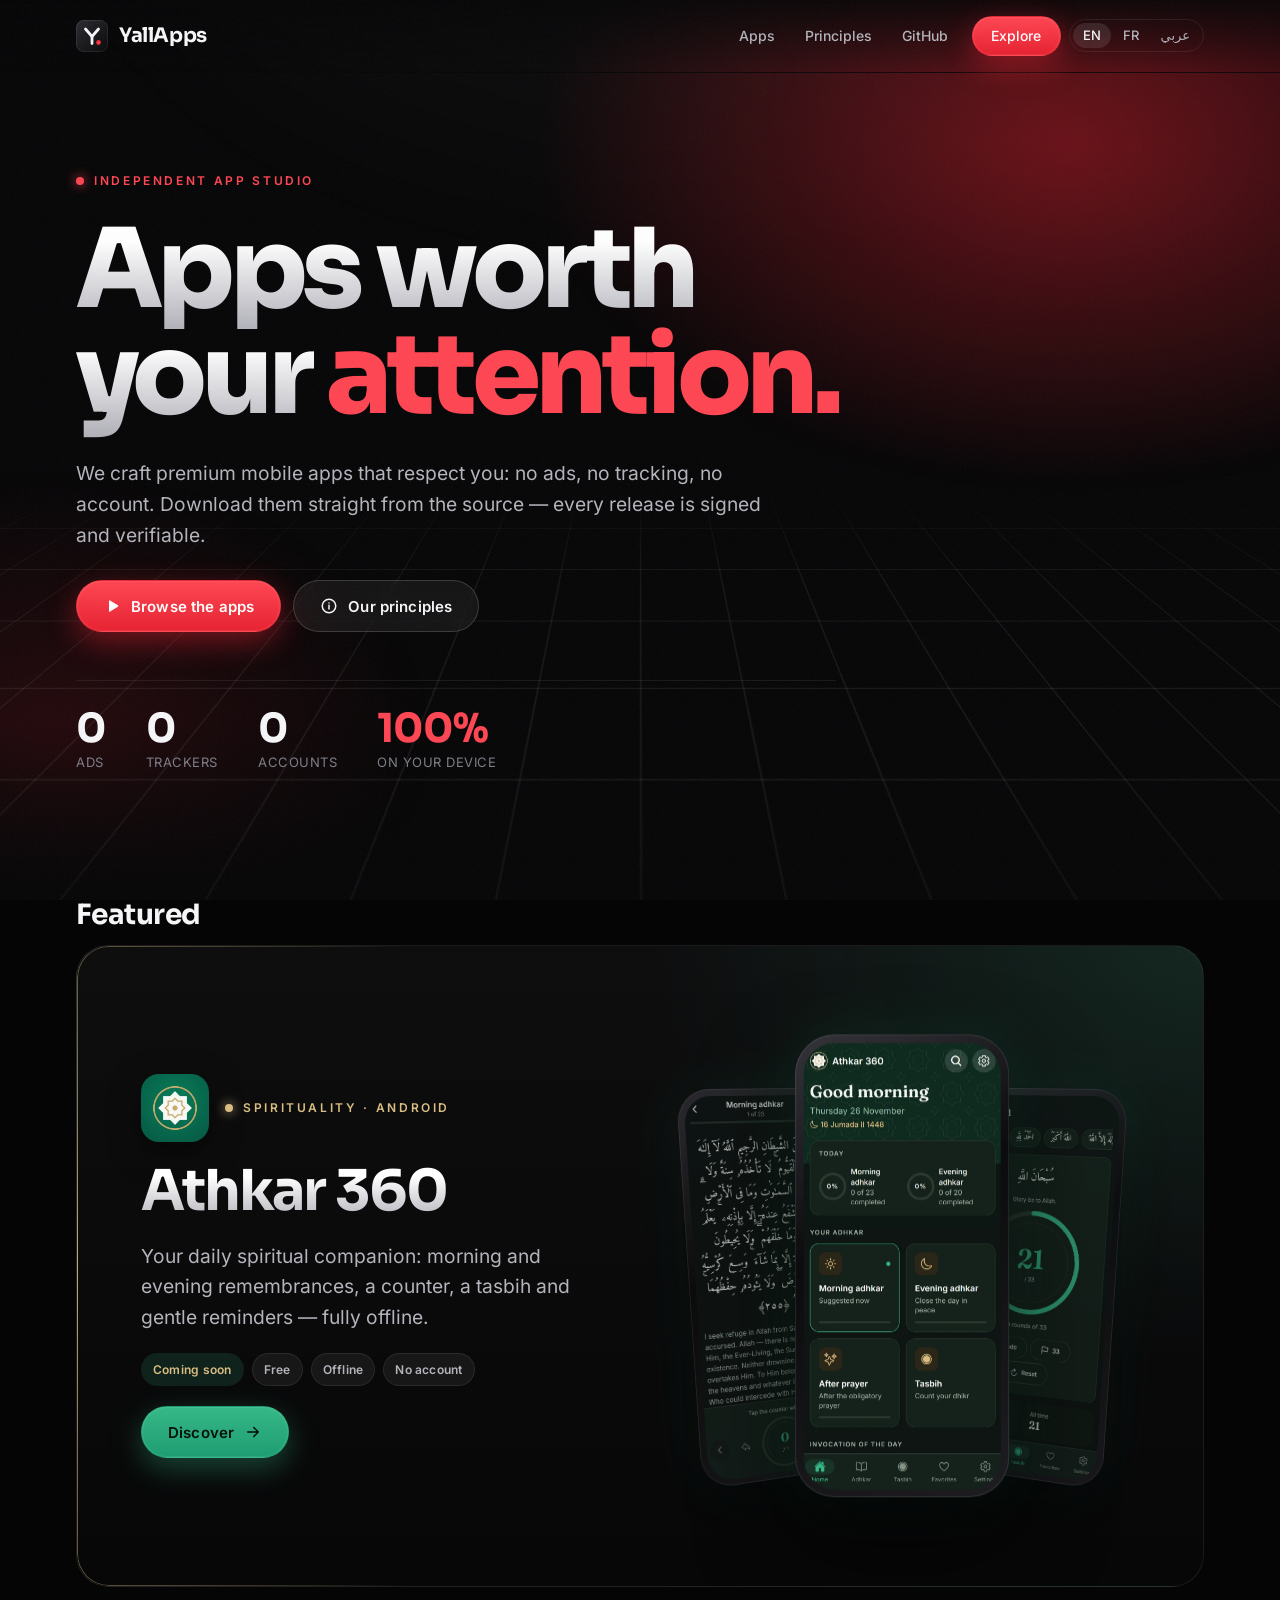
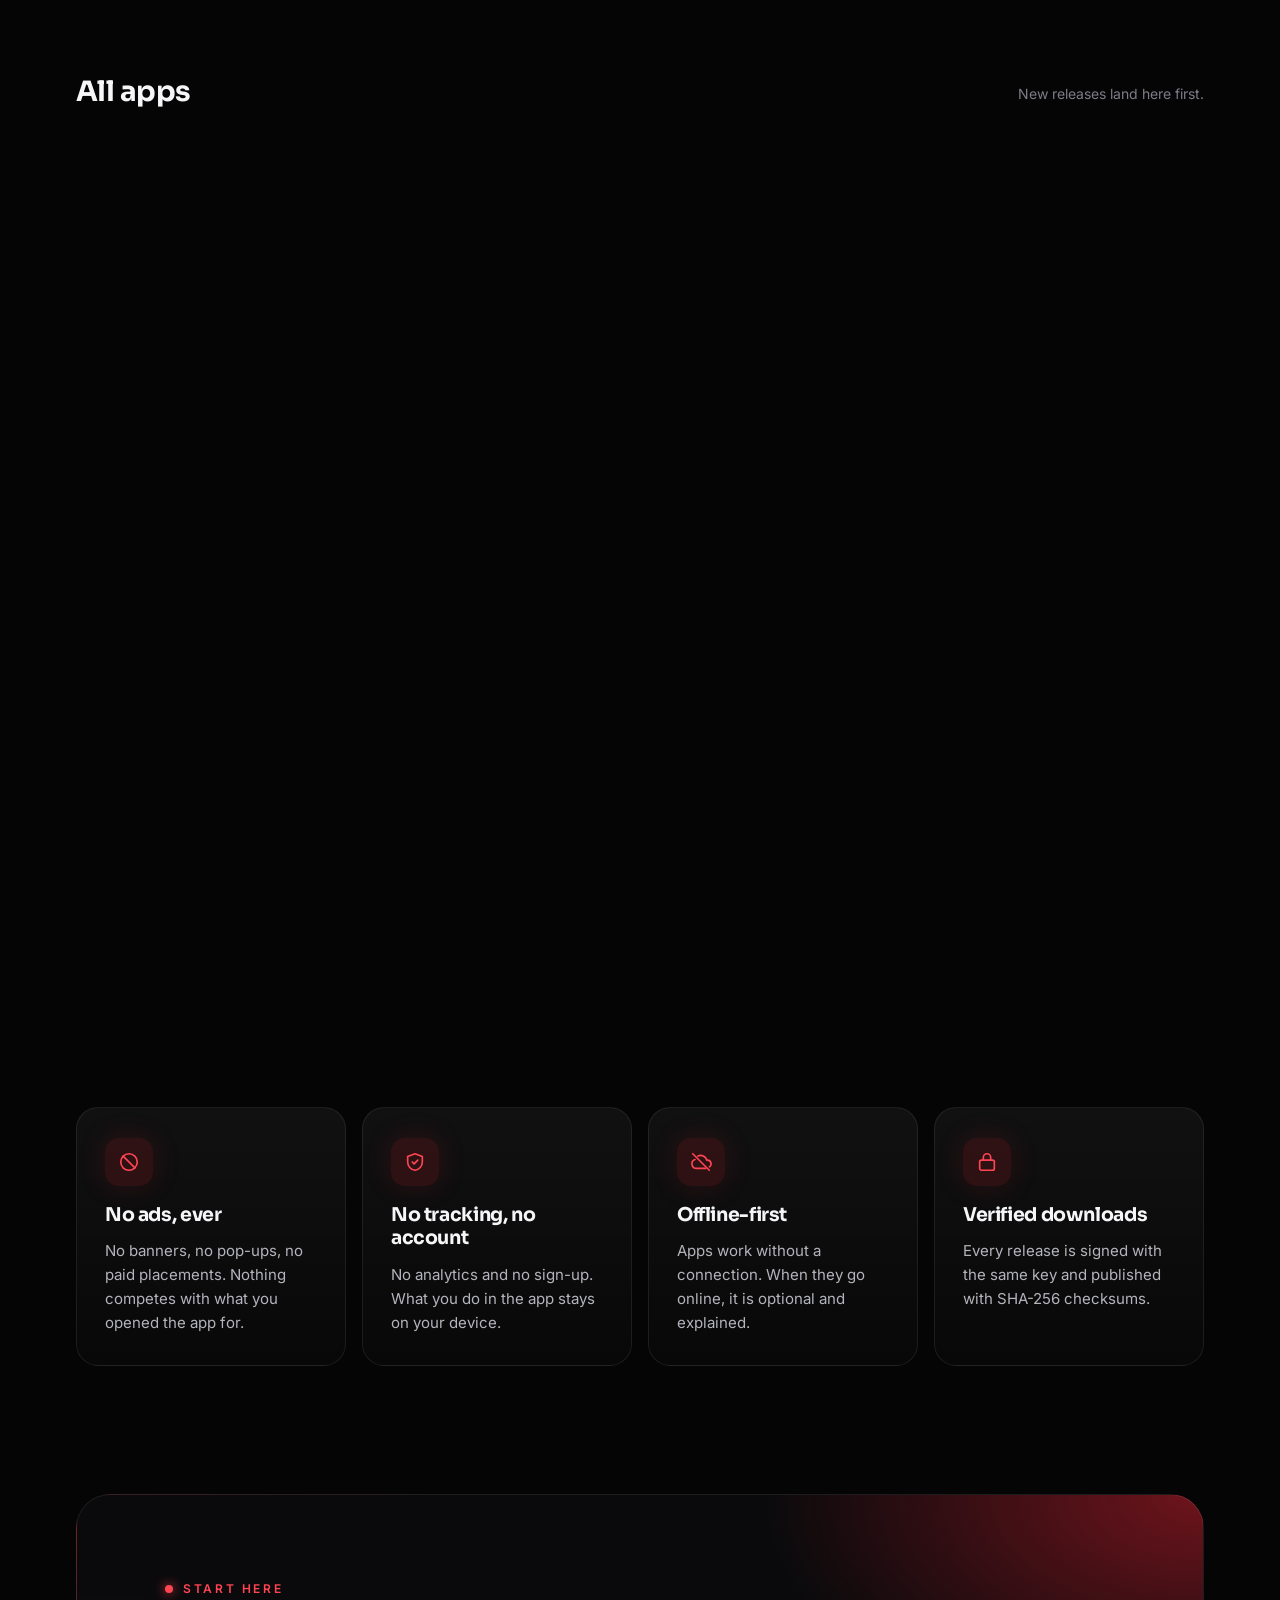
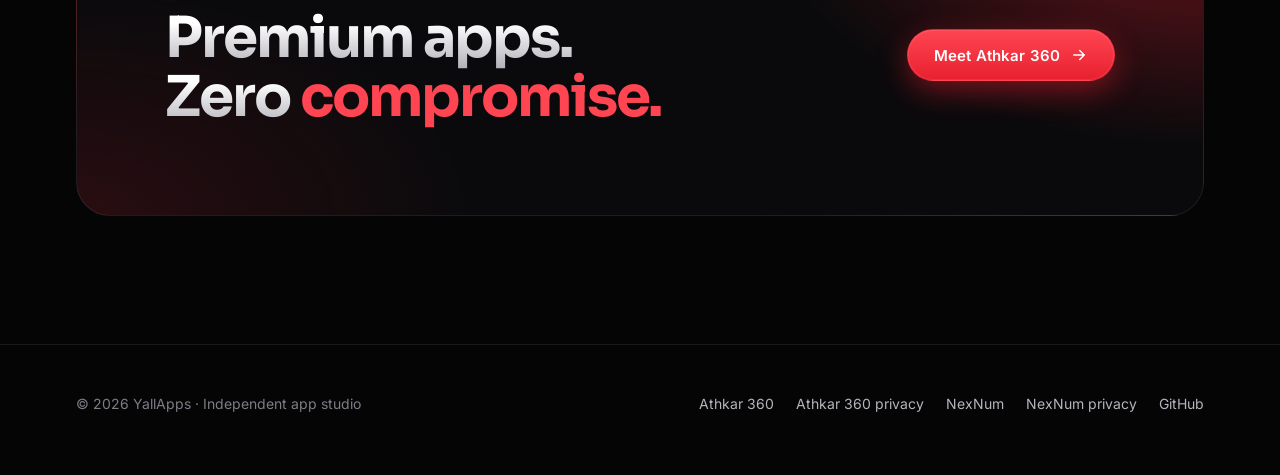
==== commit 6cf1ecbd: "French and Arabic versions of the site - /fr/ and /ar/ copies of the home, Athkar 360 and privacy pa" ====
--- a/index.html
+++ b/index.html
@@ -6,6 +6,10 @@
     <title>YallApps — Apps worth your attention</title>
     <meta name="description" content="YallApps is an independent studio crafting premium mobile apps with no ads, no tracking and no account. Download them directly — every file is signed and verifiable." />
     <link rel="canonical" href="https://yallapps.github.io/" />
+    <link rel="alternate" hreflang="en" href="https://yallapps.github.io/" />
+    <link rel="alternate" hreflang="fr" href="https://yallapps.github.io/fr/" />
+    <link rel="alternate" hreflang="ar" href="https://yallapps.github.io/ar/" />
+    <link rel="alternate" hreflang="x-default" href="https://yallapps.github.io/" />
     <meta name="theme-color" content="#050506" />
     <meta name="color-scheme" content="dark" />
     <meta property="og:type" content="website" />
@@ -45,6 +49,11 @@
           <a class="nav-link" href="#principles">Principles</a>
           <a class="nav-link" href="https://github.com/yallapps">GitHub</a>
           <a class="btn btn-primary" href="#apps">Explore</a>
+          <span class="lang-switch">
+            <a href="/" lang="en" hreflang="en" aria-current="true">EN</a>
+            <a href="/fr/" lang="fr" hreflang="fr">FR</a>
+            <a href="/ar/" lang="ar" hreflang="ar">عربي</a>
+          </span>
         </nav>
       </div>
     </header>
--- a/assets/site.css
+++ b/assets/site.css
@@ -17,6 +17,31 @@
   font-weight: 400 600;
   font-display: swap;
   src: url('fonts/inter.woff2') format('woff2');
+}
+/* Arabic pages: IBM Plex Sans Arabic (OFL), arabic subset only. Latin text falls back to Sora/Inter. */
+@font-face {
+  font-family: 'Plex Arabic';
+  font-style: normal;
+  font-weight: 400;
+  font-display: swap;
+  src: url('fonts/plex-arabic-400.woff2') format('woff2');
+  unicode-range: U+0600-06FF, U+0750-077F, U+0870-08FF, U+200C-200E, U+2010-2011, U+FB50-FDFF, U+FE70-FEFC;
+}
+@font-face {
+  font-family: 'Plex Arabic';
+  font-style: normal;
+  font-weight: 600;
+  font-display: swap;
+  src: url('fonts/plex-arabic-600.woff2') format('woff2');
+  unicode-range: U+0600-06FF, U+0750-077F, U+0870-08FF, U+200C-200E, U+2010-2011, U+FB50-FDFF, U+FE70-FEFC;
+}
+@font-face {
+  font-family: 'Plex Arabic';
+  font-style: normal;
+  font-weight: 700 800;
+  font-display: swap;
+  src: url('fonts/plex-arabic-700.woff2') format('woff2');
+  unicode-range: U+0600-06FF, U+0750-077F, U+0870-08FF, U+200C-200E, U+2010-2011, U+FB50-FDFF, U+FE70-FEFC;
 }
 
 :root {
@@ -114,8 +139,9 @@
 
 .skip {
   position: absolute;
-  left: -999px;
+  inset-inline-start: 8px;
   top: 8px;
+  transform: translateY(-200%);
   background: var(--panel-solid);
   color: var(--text);
   padding: 8px 14px;
@@ -124,7 +150,7 @@
 }
 
 .skip:focus {
-  left: 8px;
+  transform: none;
 }
 
 :focus-visible {
@@ -243,7 +269,7 @@
 }
 
 .nav .btn {
-  margin-left: 8px;
+  margin-inline-start: 8px;
   min-height: 40px;
   padding: 0 18px;
   font-size: 14px;
@@ -1097,7 +1123,7 @@
 
 .panel ol {
   margin: 0;
-  padding-left: 20px;
+  padding-inline-start: 20px;
   color: var(--text-2);
   font-size: 15px;
   display: grid;
@@ -1267,7 +1293,7 @@
 
 .prose ul {
   margin: 0;
-  padding-left: 22px;
+  padding-inline-start: 22px;
   display: grid;
   gap: 8px;
 }
@@ -1373,6 +1399,79 @@
     transform: none;
     filter: none;
   }
+}
+
+/* ---------- Languages (FR / AR, RTL) ---------- */
+
+.lang-switch {
+  display: inline-flex;
+  align-items: center;
+  gap: 2px;
+  margin-inline-start: 6px;
+  padding: 3px;
+  border: 1px solid var(--line);
+  border-radius: 999px;
+}
+
+.nav .lang-switch a {
+  padding: 6px 10px;
+  font-size: 13px;
+  line-height: 1;
+}
+
+.nav .lang-switch a[aria-current='true'] {
+  color: var(--text);
+  background: rgba(255, 255, 255, 0.1);
+}
+
+@media (max-width: 420px) {
+  .brand {
+    font-size: 17px;
+  }
+  .nav .btn {
+    padding: 0 14px;
+  }
+}
+
+/* Arabic: Plex Arabic first, no letter-spacing (it breaks letter joining), no uppercase tracking. */
+:root[lang='ar'] {
+  --font-display: 'Plex Arabic', 'Sora', 'Inter', system-ui, sans-serif;
+  --font-body: 'Plex Arabic', 'Inter', system-ui, 'Segoe UI', Tahoma, sans-serif;
+}
+
+[lang='ar'] h1,
+[lang='ar'] h2,
+[lang='ar'] h3,
+[lang='ar'] .brand,
+[lang='ar'] .btn,
+[lang='ar'] .eyebrow,
+[lang='ar'] .stat span {
+  letter-spacing: 0;
+}
+
+[lang='ar'] h1,
+[lang='ar'] h2,
+[lang='ar'] h3 {
+  line-height: 1.3;
+}
+
+[lang='ar'] .eyebrow {
+  font-size: 14px;
+}
+
+[lang='ar'] body {
+  line-height: 1.8;
+}
+
+/* Arrows point the other way in RTL. */
+[dir='rtl'] .flip {
+  transform: scaleX(-1);
+}
+
+/* Hashes and certificates stay left-to-right. */
+[dir='rtl'] .code {
+  direction: ltr;
+  text-align: left;
 }
 
 /* ---------- App themes ----------
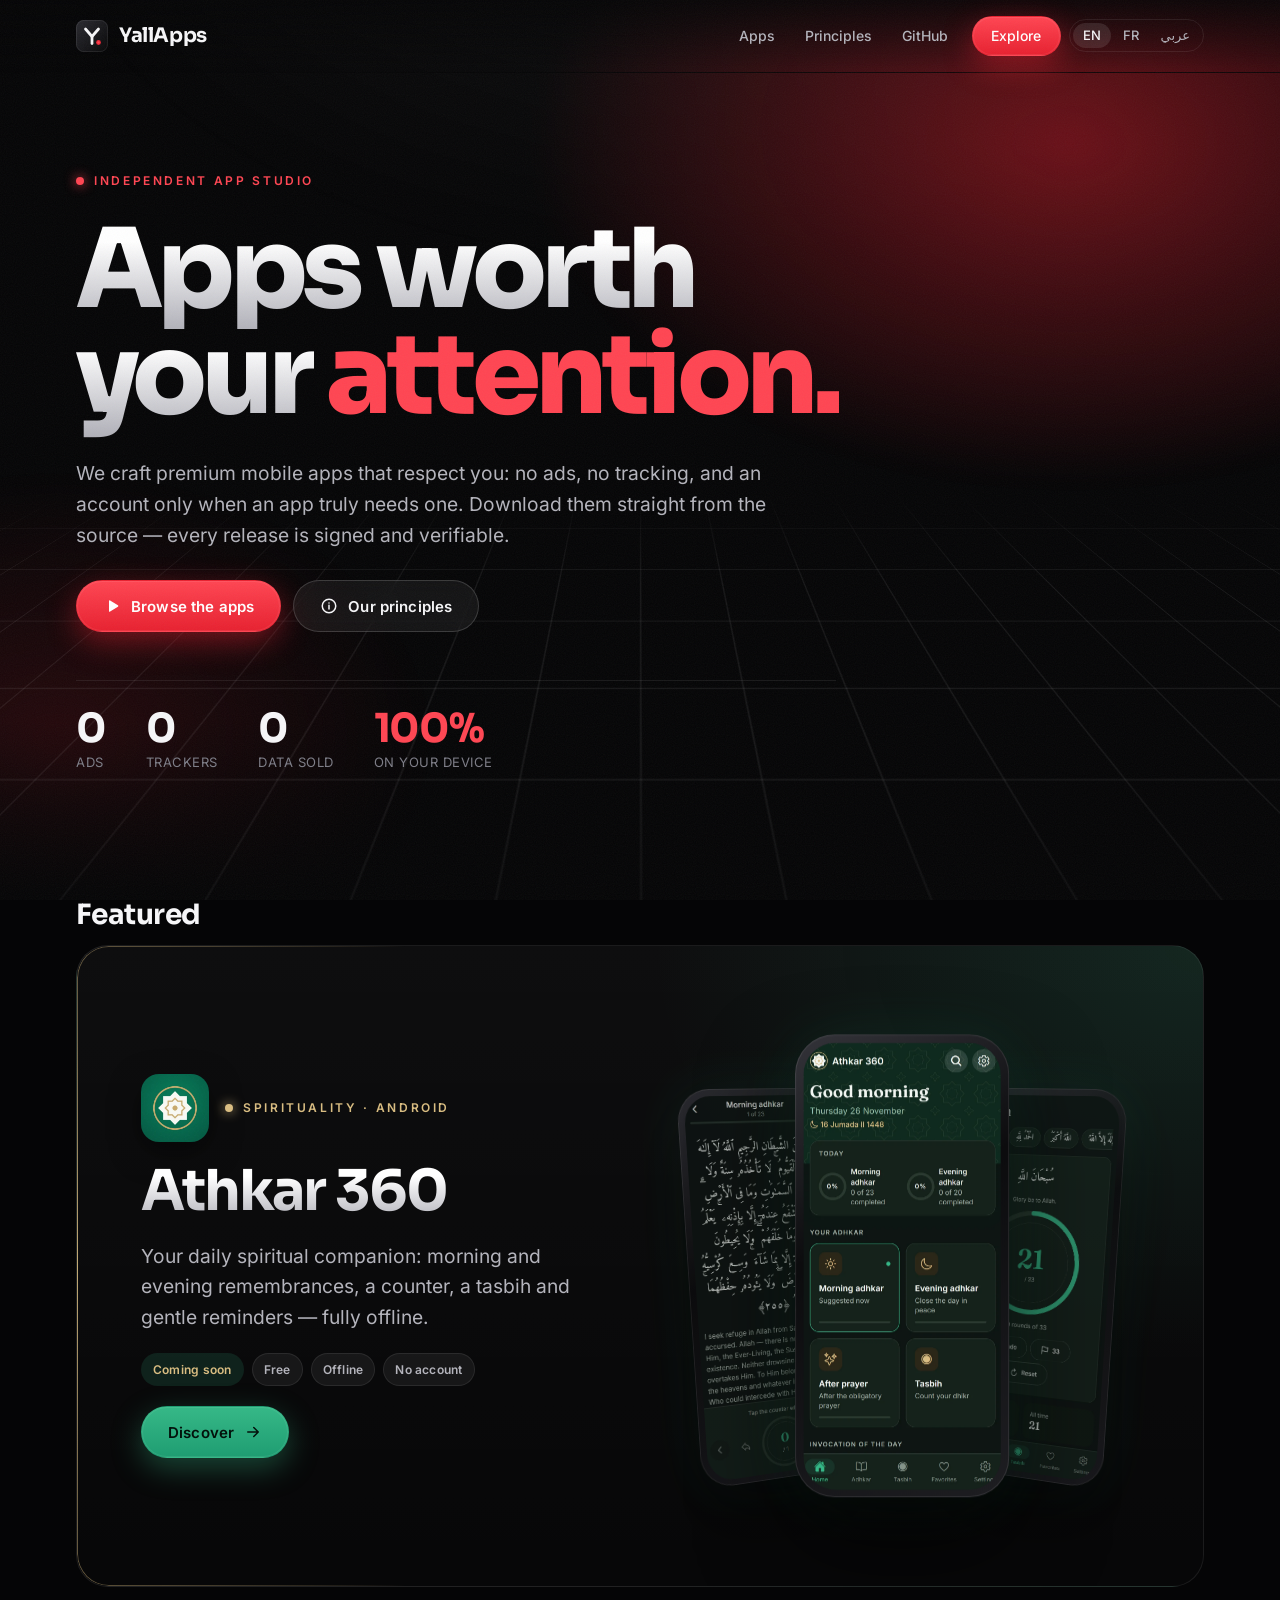
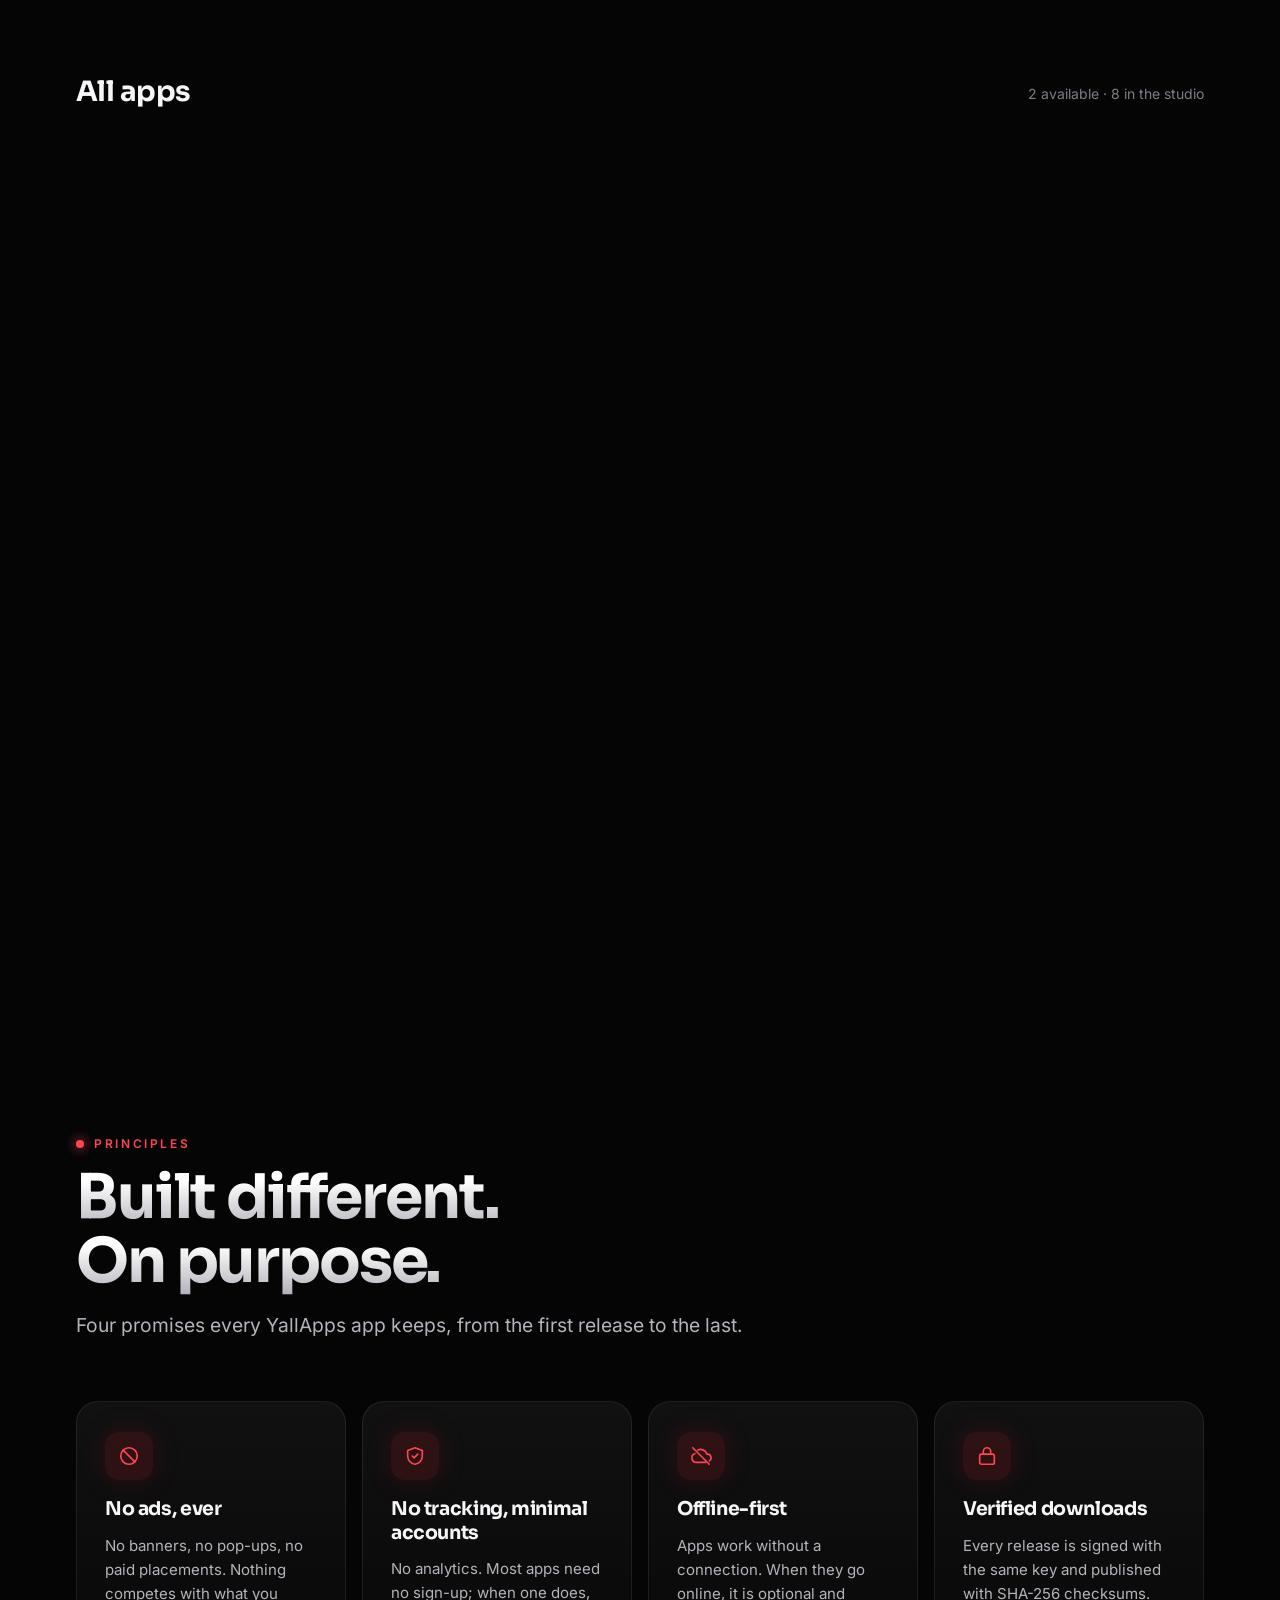
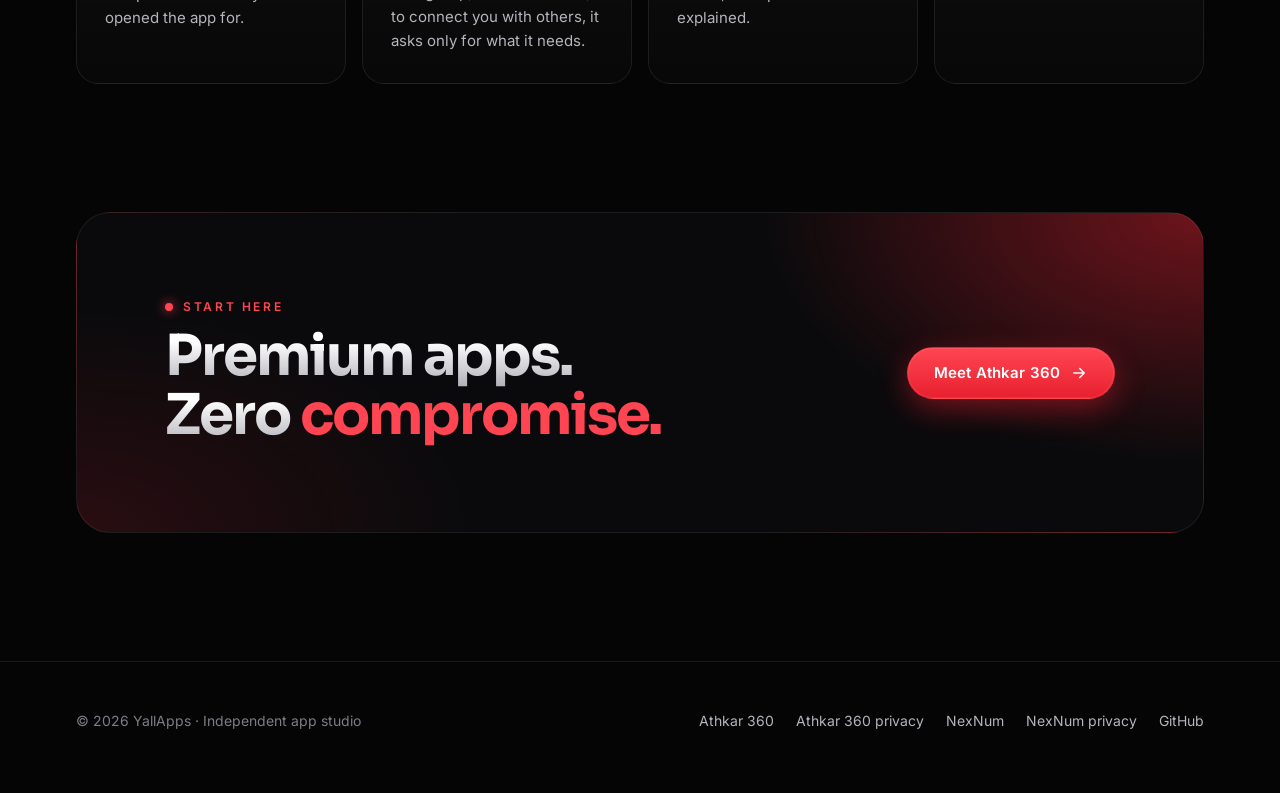
==== commit 364d06c8: "App catalogue with categories and upcoming apps - "All apps" becomes a filterable catalogue: categor" ====
--- a/index.html
+++ b/index.html
@@ -4,7 +4,7 @@
     <meta charset="utf-8" />
     <meta name="viewport" content="width=device-width, initial-scale=1" />
     <title>YallApps — Apps worth your attention</title>
-    <meta name="description" content="YallApps is an independent studio crafting premium mobile apps with no ads, no tracking and no account. Download them directly — every file is signed and verifiable." />
+    <meta name="description" content="YallApps is an independent studio crafting premium mobile apps with no ads and no tracking. Download them directly — every file is signed and verifiable." />
     <link rel="canonical" href="https://yallapps.github.io/" />
     <link rel="alternate" hreflang="en" href="https://yallapps.github.io/" />
     <link rel="alternate" hreflang="fr" href="https://yallapps.github.io/fr/" />
@@ -15,10 +15,13 @@
     <meta property="og:type" content="website" />
     <meta property="og:site_name" content="YallApps" />
     <meta property="og:title" content="YallApps — Apps worth your attention" />
-    <meta property="og:description" content="Premium mobile apps with no ads, no tracking and no account." />
+    <meta property="og:description" content="Premium mobile apps with no ads and no tracking." />
     <meta property="og:url" content="https://yallapps.github.io/" />
-    <meta property="og:image" content="https://yallapps.github.io/athkar360/img/icon-512.png" />
-    <meta name="twitter:card" content="summary" />
+    <meta property="og:image" content="https://yallapps.github.io/assets/img/og.png" />
+    <meta property="og:image:width" content="1200" />
+    <meta property="og:image:height" content="630" />
+    <meta property="og:image:alt" content="YallApps — Apps worth your attention" />
+    <meta name="twitter:card" content="summary_large_image" />
     <link rel="icon" href="/favicon.svg" type="image/svg+xml" />
     <link rel="preload" href="/assets/fonts/sora.woff2" as="font" type="font/woff2" crossorigin />
     <link rel="preload" href="/assets/fonts/inter.woff2" as="font" type="font/woff2" crossorigin />
@@ -64,7 +67,7 @@
           <span class="eyebrow">Independent app studio</span>
           <h1 id="hero-title"><span class="grad">Apps worth</span><br /><span class="grad">your </span><span class="red">attention.</span></h1>
           <p class="lead">
-            We craft premium mobile apps that respect you: no ads, no tracking, no account. Download them straight from the source —
+            We craft premium mobile apps that respect you: no ads, no tracking, and an account only when an app truly needs one. Download them straight from the source —
             every release is signed and verifiable.
           </p>
           <div class="ctas">
@@ -80,7 +83,7 @@
           <div class="stats" aria-label="What we never do">
             <div class="stat"><b>0</b><span>ADS</span></div>
             <div class="stat"><b>0</b><span>TRACKERS</span></div>
-            <div class="stat"><b>0</b><span>ACCOUNTS</span></div>
+            <div class="stat"><b>0</b><span>DATA SOLD</span></div>
             <div class="stat"><b class="red">100%</b><span>ON YOUR DEVICE</span></div>
           </div>
         </div>
@@ -121,35 +124,114 @@
             </div>
           </a>
 
+          <!-- catalog:start (generated by tools/catalog.js) -->
           <div class="row-head reveal" style="margin-top: clamp(56px, 7vw, 96px)">
             <h2>All apps</h2>
-            <p>New releases land here first.</p>
-          </div>
-          <div class="posters reveal">
-            <a class="poster" href="/athkar360/" data-app="athkar360">
+            <p>2 available · 8 in the studio</p>
+          </div>
+          <div class="cat-filter reveal" role="group" aria-label="Categories">
+            <button type="button" class="cat-btn" data-filter="all" aria-pressed="true">All<span class="n">10</span></button>
+            <button type="button" class="cat-btn" data-filter="spirituality" aria-pressed="false">Spirituality<span class="n">1</span></button>
+            <button type="button" class="cat-btn" data-filter="games" aria-pressed="false">Games<span class="n">3</span></button>
+            <button type="button" class="cat-btn" data-filter="health" aria-pressed="false">Health<span class="n">1</span></button>
+            <button type="button" class="cat-btn" data-filter="tools" aria-pressed="false">Tools<span class="n">1</span></button>
+            <button type="button" class="cat-btn" data-filter="family" aria-pressed="false">Family &amp; safety<span class="n">1</span></button>
+            <button type="button" class="cat-btn" data-filter="love" aria-pressed="false">Love &amp; couples<span class="n">2</span></button>
+            <button type="button" class="cat-btn" data-filter="finance" aria-pressed="false">Finance<span class="n">1</span></button>
+          </div>
+          <div class="catalog reveal">
+            <a class="poster" href="/athkar360/" data-app="athkar360" data-cat="spirituality">
               <img src="/athkar360/img/home-dark.webp" alt="" width="390" height="844" loading="lazy" />
               <div class="info">
+                <span class="cat-label">Spirituality</span>
                 <img class="icon" src="/athkar360/img/icon-256.webp" width="44" height="44" alt="" />
                 <h3>Athkar 360</h3>
                 <p>Daily remembrances, offline.</p>
               </div>
             </a>
-            <a class="poster" href="/nexnum/" data-app="nexnum">
+            <a class="poster" href="/nexnum/" data-app="nexnum" data-cat="games">
               <img src="/nexnum/img/play.webp" alt="" width="390" height="844" loading="lazy" />
               <div class="info">
+                <span class="cat-label">Games</span>
                 <img class="icon" src="/nexnum/img/icon-256.webp" width="44" height="44" alt="" />
                 <h3>NexNum</h3>
                 <p>Higher or lower, played bold.</p>
               </div>
             </a>
-            <div class="poster soon">
-              <div>
-                <div class="lock"><svg viewBox="0 0 24 24" fill="none" stroke="currentColor" stroke-width="1.8" stroke-linecap="round" stroke-linejoin="round" aria-hidden="true"><rect x="4" y="10" width="16" height="11" rx="2" /><path d="M8 10V7a4 4 0 0 1 8 0v3" /></svg></div>
-                <h3>Coming next</h3>
-                <p>Stay tuned.</p>
-              </div>
-            </div>
-          </div>
+            <div class="poster upcoming" data-cat="games" style="--glow: #3b82f6">
+              <span class="app-icon mono" aria-hidden="true">C</span>
+              <div class="info">
+                <span class="cat-label">Games</span>
+                <h3>Chess360</h3>
+                <p>Premium chess, offline against a strong engine.</p>
+                <span class="chip">Coming soon</span>
+              </div>
+            </div>
+            <div class="poster upcoming" data-cat="games" style="--glow: #8b5cf6">
+              <img class="app-icon" src="/assets/img/apps/wuzzle.webp" width="88" height="88" alt="" loading="lazy" />
+              <div class="info">
+                <span class="cat-label">Games</span>
+                <h3>Wuzzle</h3>
+                <p>Crack the hidden word from a clue.</p>
+                <span class="chip">Coming soon</span>
+              </div>
+            </div>
+            <div class="poster upcoming" data-cat="health" style="--glow: #34d399">
+              <img class="app-icon" src="/assets/img/apps/calo360.webp" width="88" height="88" alt="" loading="lazy" />
+              <div class="info">
+                <span class="cat-label">Health</span>
+                <h3>Calo360</h3>
+                <p>Calories, macros and habits, simply.</p>
+                <span class="chip">Coming soon</span>
+              </div>
+            </div>
+            <div class="poster upcoming" data-cat="tools" style="--glow: #38bdf8">
+              <span class="app-icon mono" aria-hidden="true">S</span>
+              <div class="info">
+                <span class="cat-label">Tools</span>
+                <h3>ScanFly360</h3>
+                <p>Scan, organize and share documents, offline.</p>
+                <span class="chip">Coming soon</span>
+              </div>
+            </div>
+            <div class="poster upcoming" data-cat="family" style="--glow: #22d3ee">
+              <img class="app-icon" src="/assets/img/apps/safe180.webp" width="88" height="88" alt="" loading="lazy" />
+              <div class="info">
+                <span class="cat-label">Family &amp; safety</span>
+                <h3>Safe180</h3>
+                <p>Stay close. Stay safe.</p>
+                <span class="chip">Coming soon</span>
+              </div>
+            </div>
+            <div class="poster upcoming" data-cat="love" style="--glow: #ec4899">
+              <img class="app-icon" src="/assets/img/apps/lovivup.webp" width="88" height="88" alt="" loading="lazy" />
+              <div class="info">
+                <span class="cat-label">Love &amp; couples</span>
+                <h3>Lovivup</h3>
+                <p>Your next connection starts here.</p>
+                <span class="chip">Coming soon</span>
+              </div>
+            </div>
+            <div class="poster upcoming" data-cat="love" style="--glow: #c084fc">
+              <img class="app-icon" src="/assets/img/apps/twinove.webp" width="88" height="88" alt="" loading="lazy" />
+              <div class="info">
+                <span class="cat-label">Love &amp; couples</span>
+                <h3>Twinove</h3>
+                <p>Two hearts. One story.</p>
+                <span class="chip">Coming soon</span>
+              </div>
+            </div>
+            <div class="poster upcoming" data-cat="finance" style="--glow: #f97316">
+              <img class="app-icon" src="/assets/img/apps/duovie.webp" width="88" height="88" alt="" loading="lazy" />
+              <div class="info">
+                <span class="cat-label">Finance</span>
+                <h3>Duovie</h3>
+                <p>Shared budgets for couples and households.</p>
+                <span class="chip">Coming soon</span>
+              </div>
+            </div>
+          </div>
+          <!-- catalog:end -->
         </div>
       </section>
 
@@ -168,8 +250,8 @@
             </div>
             <div class="card">
               <div class="icon"><svg viewBox="0 0 24 24" fill="none" stroke="currentColor" stroke-width="1.8" stroke-linecap="round" stroke-linejoin="round" aria-hidden="true"><path d="M12 3 4 6v6c0 4.5 3.4 8.3 8 9 4.6-.7 8-4.5 8-9V6l-8-3z" /><path d="m9 12 2 2 4-4" /></svg></div>
-              <h3>No tracking, no account</h3>
-              <p>No analytics and no sign-up. What you do in the app stays on your device.</p>
+              <h3>No tracking, minimal accounts</h3>
+              <p>No analytics. Most apps need no sign-up; when one does, to connect you with others, it asks only for what it needs.</p>
             </div>
             <div class="card">
               <div class="icon"><svg viewBox="0 0 24 24" fill="none" stroke="currentColor" stroke-width="1.8" stroke-linecap="round" stroke-linejoin="round" aria-hidden="true"><path d="M3 3l18 18" /><path d="M8.5 5.6A7 7 0 0 1 18.4 10H19a4 4 0 0 1 2.2 7.3" /><path d="M17 19H7a5 5 0 0 1-1.6-9.7" /></svg></div>
--- a/assets/site.css
+++ b/assets/site.css
@@ -1401,6 +1401,152 @@
   }
 }
 
+/* ---------- Catalogue: category filters + grid (generated by tools/catalog.js) ---------- */
+
+.cat-filter {
+  display: flex;
+  gap: 8px;
+  overflow-x: auto;
+  padding: 4px var(--gutter) 6px;
+  margin: 18px calc(-1 * var(--gutter)) 0;
+  scrollbar-width: none;
+}
+
+.cat-filter::-webkit-scrollbar {
+  display: none;
+}
+
+.cat-btn {
+  flex: none;
+  display: inline-flex;
+  align-items: center;
+  gap: 8px;
+  min-height: 40px;
+  padding: 0 16px;
+  border-radius: 999px;
+  border: 1px solid var(--line-2);
+  background: rgba(255, 255, 255, 0.04);
+  color: var(--text-2);
+  font: 600 14px/1 var(--font-body);
+  cursor: pointer;
+  transition: background 0.2s, color 0.2s, border-color 0.2s;
+}
+
+.cat-btn:hover {
+  color: var(--text);
+  background: rgba(255, 255, 255, 0.08);
+}
+
+.cat-btn .n {
+  min-width: 22px;
+  padding: 3px 6px;
+  border-radius: 999px;
+  background: rgba(255, 255, 255, 0.08);
+  font-size: 12px;
+  text-align: center;
+}
+
+.cat-btn[aria-pressed='true'] {
+  color: var(--brand-ink);
+  background: linear-gradient(180deg, var(--brand-hi), var(--brand));
+  border-color: transparent;
+  box-shadow: 0 8px 24px var(--brand-glow);
+}
+
+.cat-btn[aria-pressed='true'] .n {
+  background: rgba(0, 0, 0, 0.2);
+}
+
+.catalog {
+  display: grid;
+  grid-template-columns: repeat(auto-fill, minmax(min(100%, 200px), 1fr));
+  gap: 16px;
+  padding: 20px 0 34px;
+}
+
+@media (max-width: 520px) {
+  .catalog {
+    grid-template-columns: 1fr 1fr;
+    gap: 12px;
+  }
+  .catalog .poster h3 {
+    font-size: 19px;
+  }
+  .catalog .poster .info {
+    padding: 14px;
+  }
+}
+
+.cat-label {
+  justify-self: start;
+  font: 600 11px/1 var(--font-body);
+  letter-spacing: 0.14em;
+  text-transform: uppercase;
+  color: var(--accent);
+}
+
+[lang='ar'] .cat-label {
+  letter-spacing: 0;
+  font-size: 12px;
+}
+
+a.poster .cat-label {
+  padding: 6px 9px;
+  border-radius: 999px;
+  background: rgba(5, 5, 6, 0.72);
+  border: 1px solid var(--line-2);
+  -webkit-backdrop-filter: blur(8px);
+  backdrop-filter: blur(8px);
+}
+
+.poster.upcoming {
+  background:
+    radial-gradient(80% 55% at 50% 28%, color-mix(in srgb, var(--glow) 32%, transparent), transparent 70%),
+    repeating-linear-gradient(135deg, rgba(255, 255, 255, 0.02) 0 2px, transparent 2px 14px),
+    var(--panel-solid);
+}
+
+.poster.upcoming::after {
+  display: none;
+}
+
+.poster.upcoming .cat-label {
+  color: color-mix(in srgb, var(--glow) 70%, #fff);
+}
+
+.poster.upcoming .app-icon {
+  position: absolute;
+  top: 26%;
+  left: 50%;
+  width: 34%;
+  height: auto;
+  aspect-ratio: 1;
+  transform: translate(-50%, -50%);
+  border-radius: 24%;
+  box-shadow: 0 16px 40px rgba(0, 0, 0, 0.55), 0 0 50px color-mix(in srgb, var(--glow) 45%, transparent);
+}
+
+.poster.upcoming .app-icon.mono {
+  display: grid;
+  place-items: center;
+  background: linear-gradient(160deg, color-mix(in srgb, var(--glow) 85%, #fff), color-mix(in srgb, var(--glow) 60%, #000));
+  color: #fff;
+  font: 800 clamp(28px, 4vw, 40px) / 1 var(--font-display);
+}
+
+.poster.upcoming .chip {
+  justify-self: start;
+  margin-top: 2px;
+}
+
+.no-js .cat-filter {
+  display: none;
+}
+
+.catalog .poster[hidden] {
+  display: none;
+}
+
 /* ---------- Languages (FR / AR, RTL) ---------- */
 
 .lang-switch {
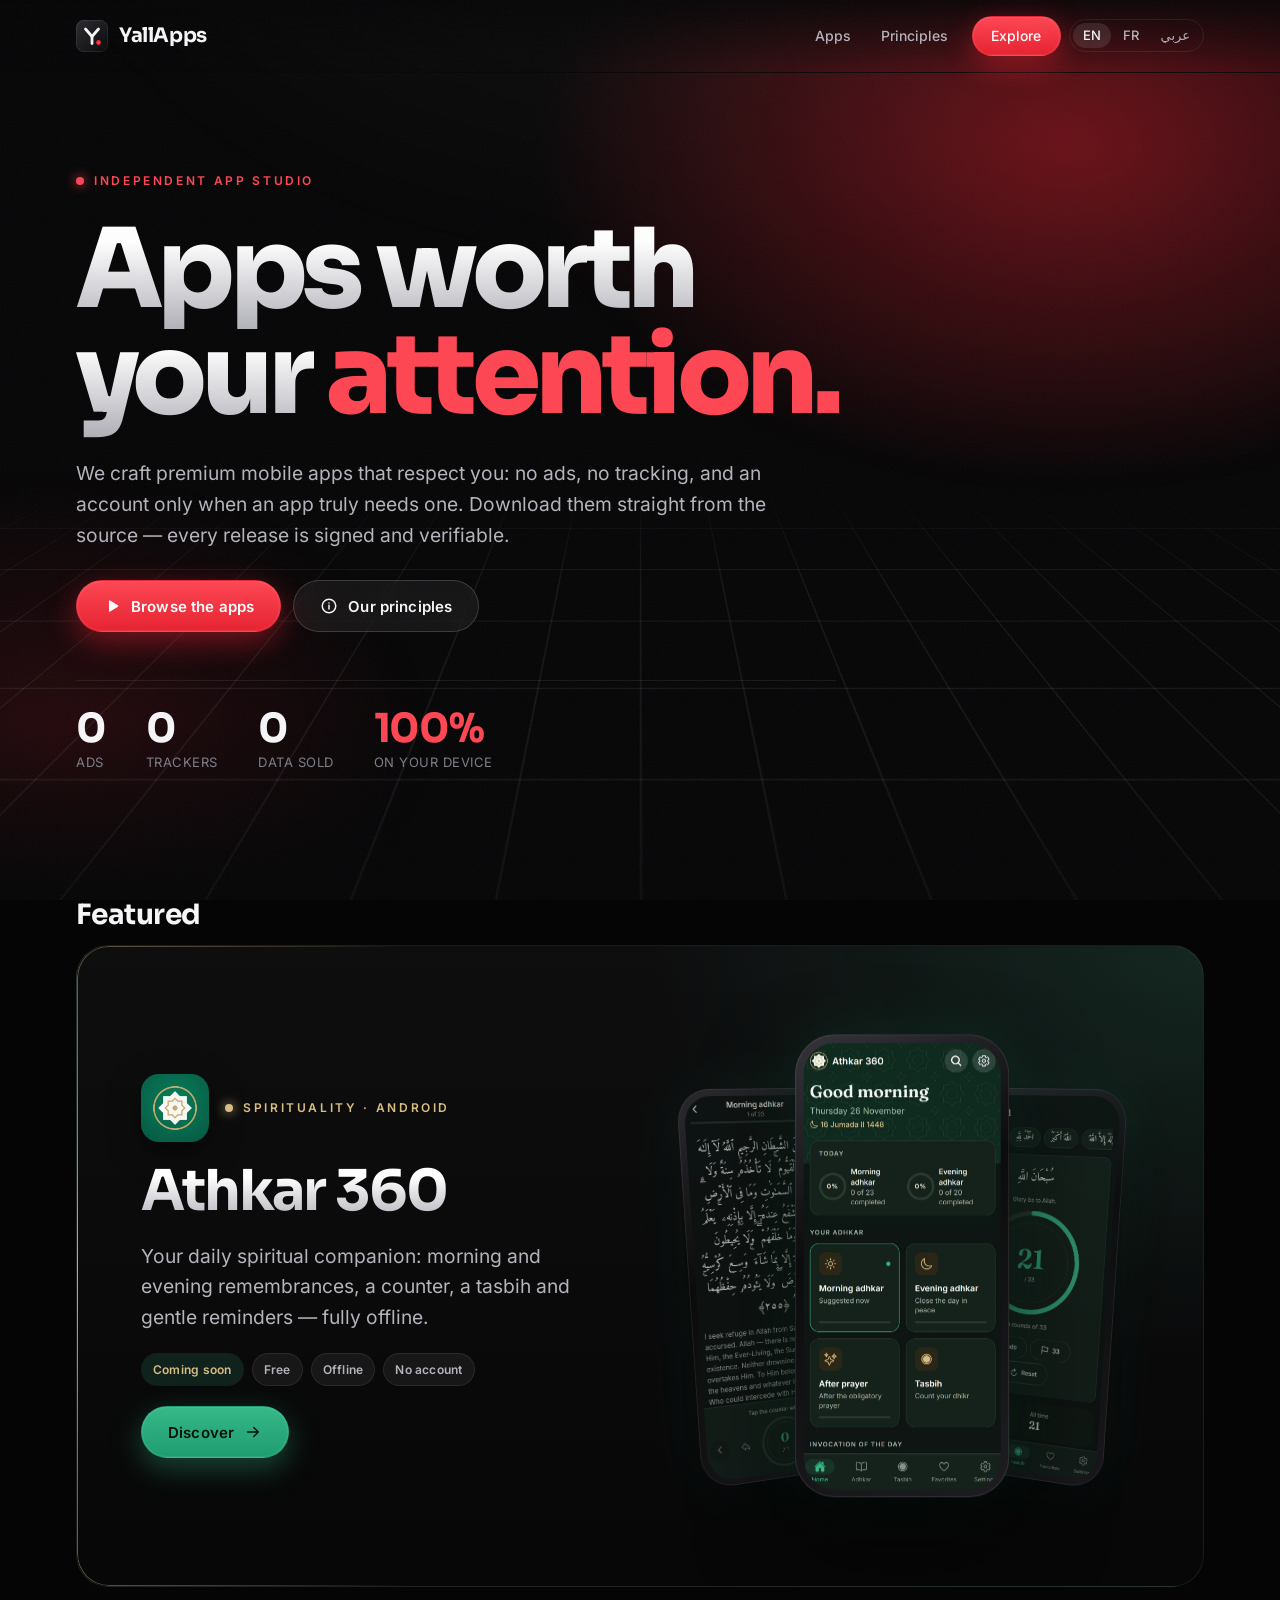
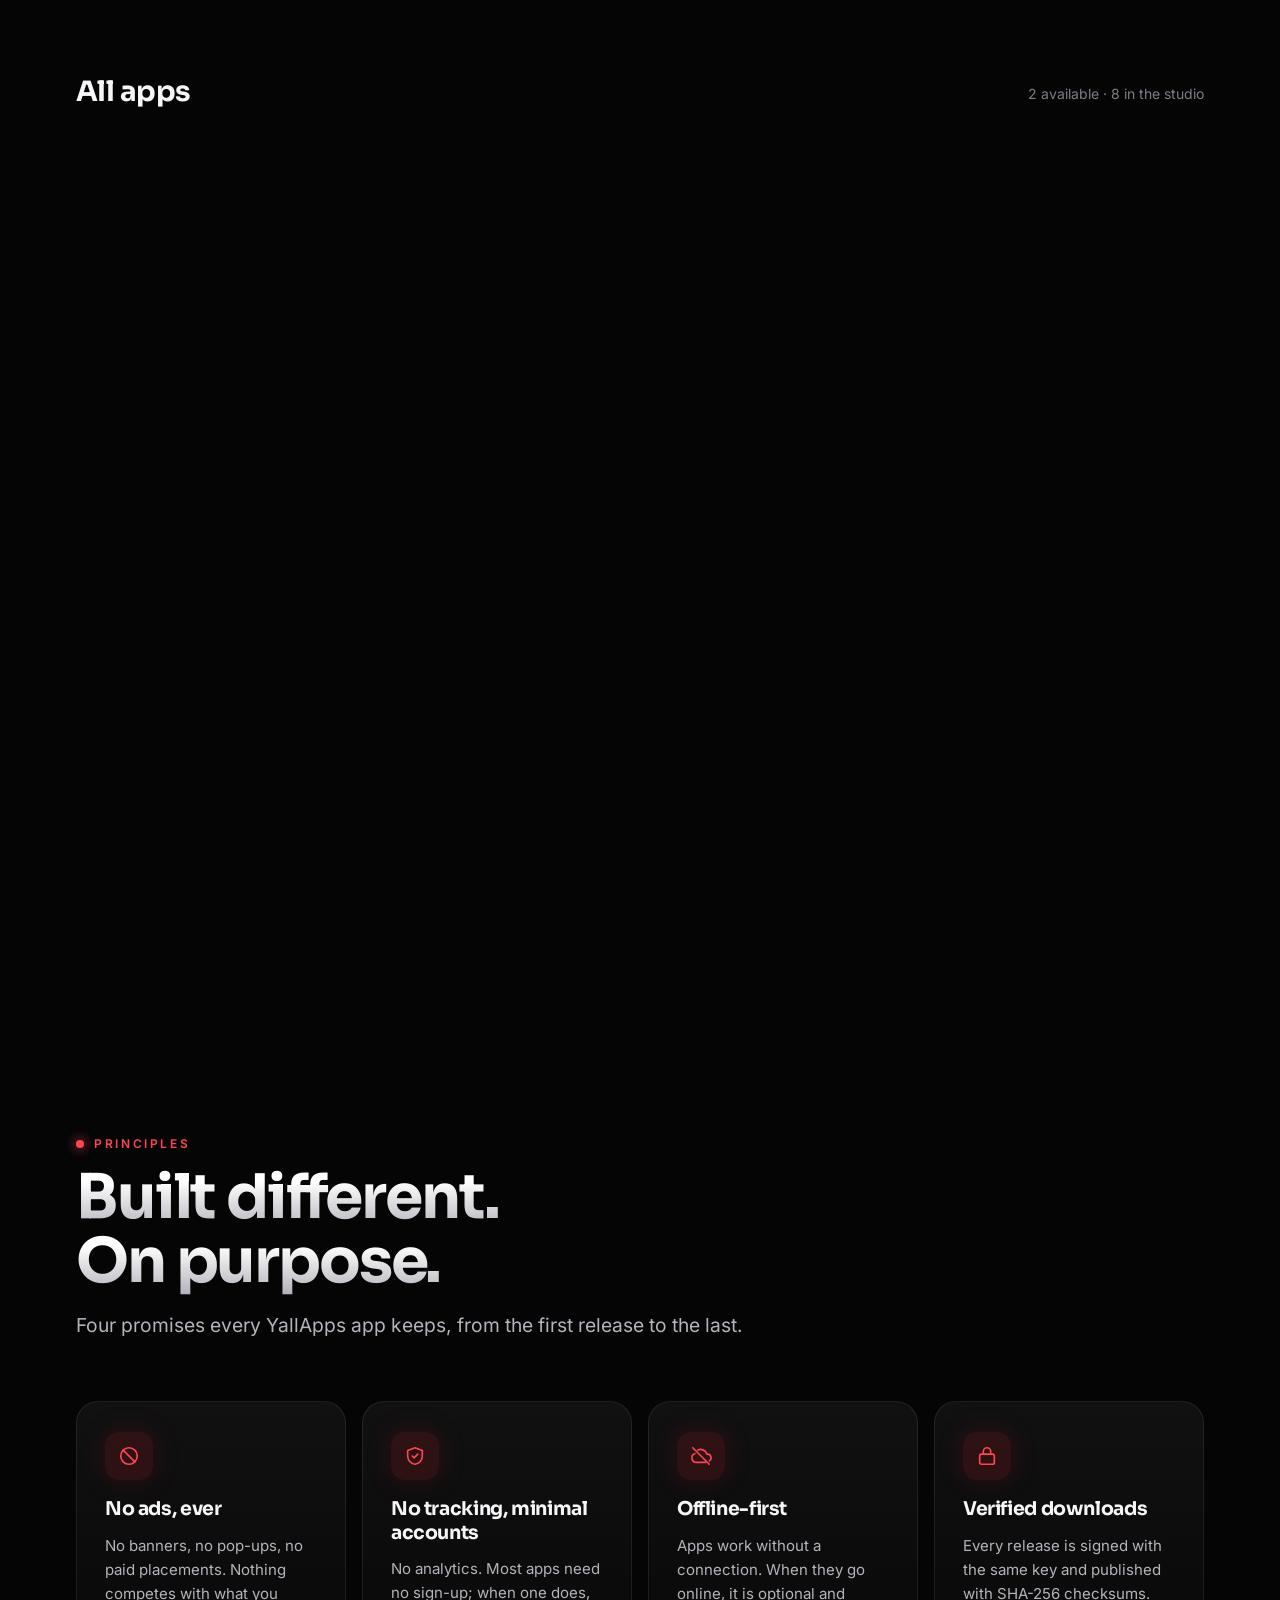
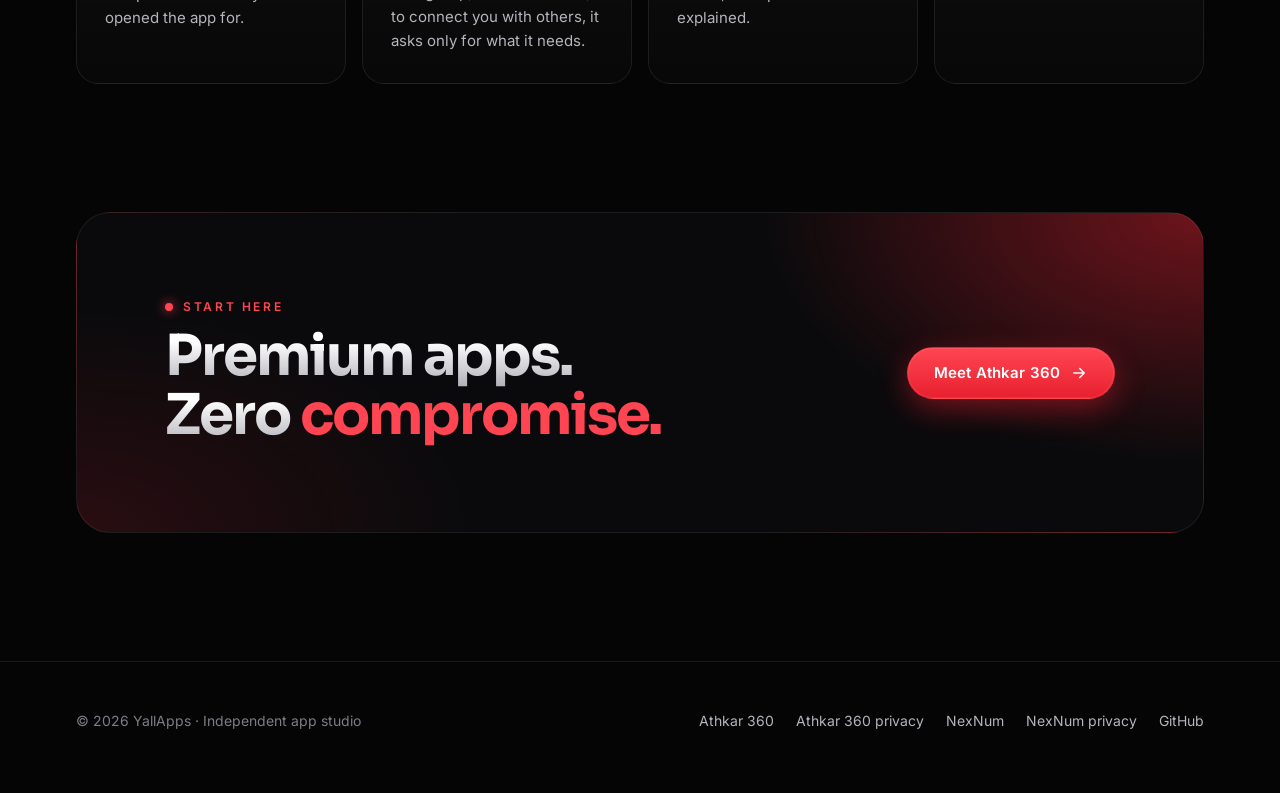
==== commit 85b52796: "Home: drop the GitHub link from the header menu (kept in the footer) Claude-Session: https://claude." ====
--- a/index.html
+++ b/index.html
@@ -50,7 +50,6 @@
         <nav class="nav" aria-label="Main">
           <a class="nav-link" href="#apps">Apps</a>
           <a class="nav-link" href="#principles">Principles</a>
-          <a class="nav-link" href="https://github.com/yallapps">GitHub</a>
           <a class="btn btn-primary" href="#apps">Explore</a>
           <span class="lang-switch">
             <a href="/" lang="en" hreflang="en" aria-current="true">EN</a>
@@ -159,7 +158,7 @@
               </div>
             </a>
             <div class="poster upcoming" data-cat="games" style="--glow: #3b82f6">
-              <span class="app-icon mono" aria-hidden="true">C</span>
+              <img class="app-icon" src="/assets/img/apps/chess360.webp" width="88" height="88" alt="" loading="lazy" />
               <div class="info">
                 <span class="cat-label">Games</span>
                 <h3>Chess360</h3>
@@ -186,7 +185,7 @@
               </div>
             </div>
             <div class="poster upcoming" data-cat="tools" style="--glow: #38bdf8">
-              <span class="app-icon mono" aria-hidden="true">S</span>
+              <img class="app-icon" src="/assets/img/apps/scanfly360.webp" width="88" height="88" alt="" loading="lazy" />
               <div class="info">
                 <span class="cat-label">Tools</span>
                 <h3>ScanFly360</h3>
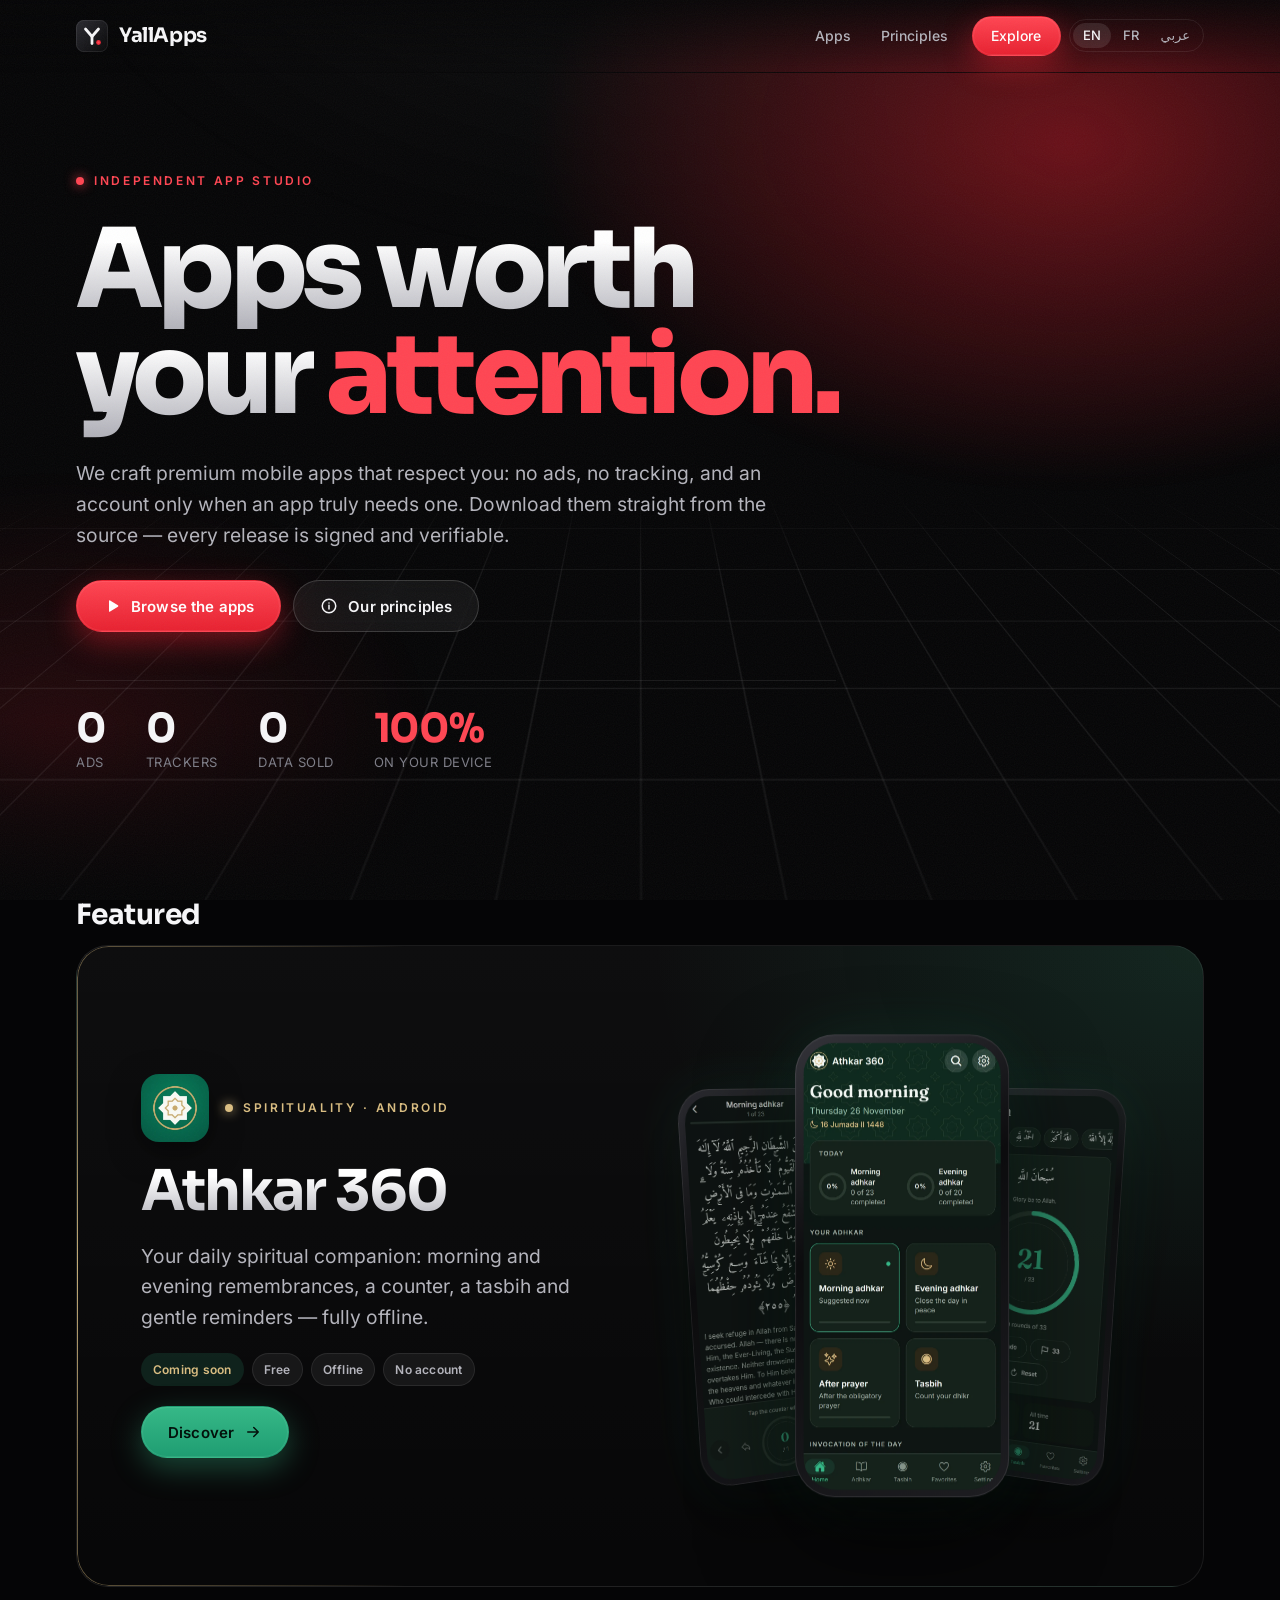
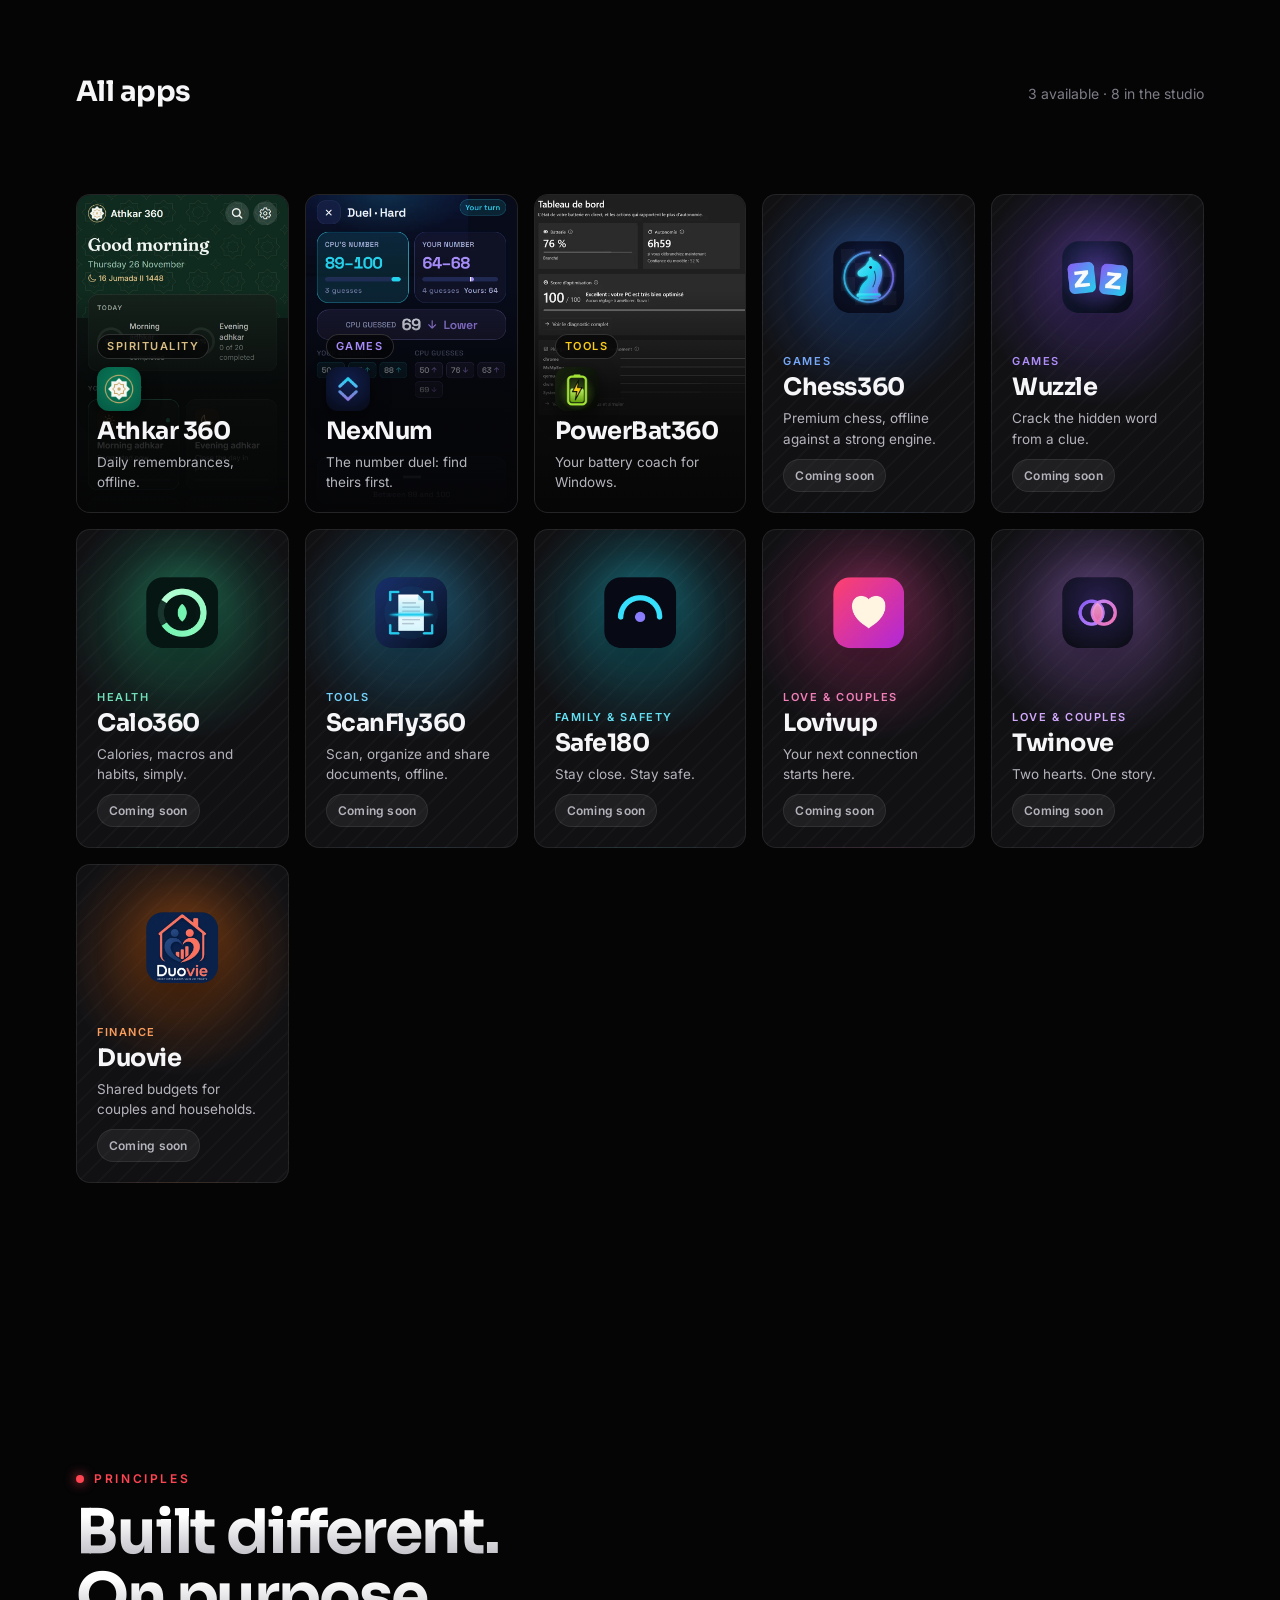
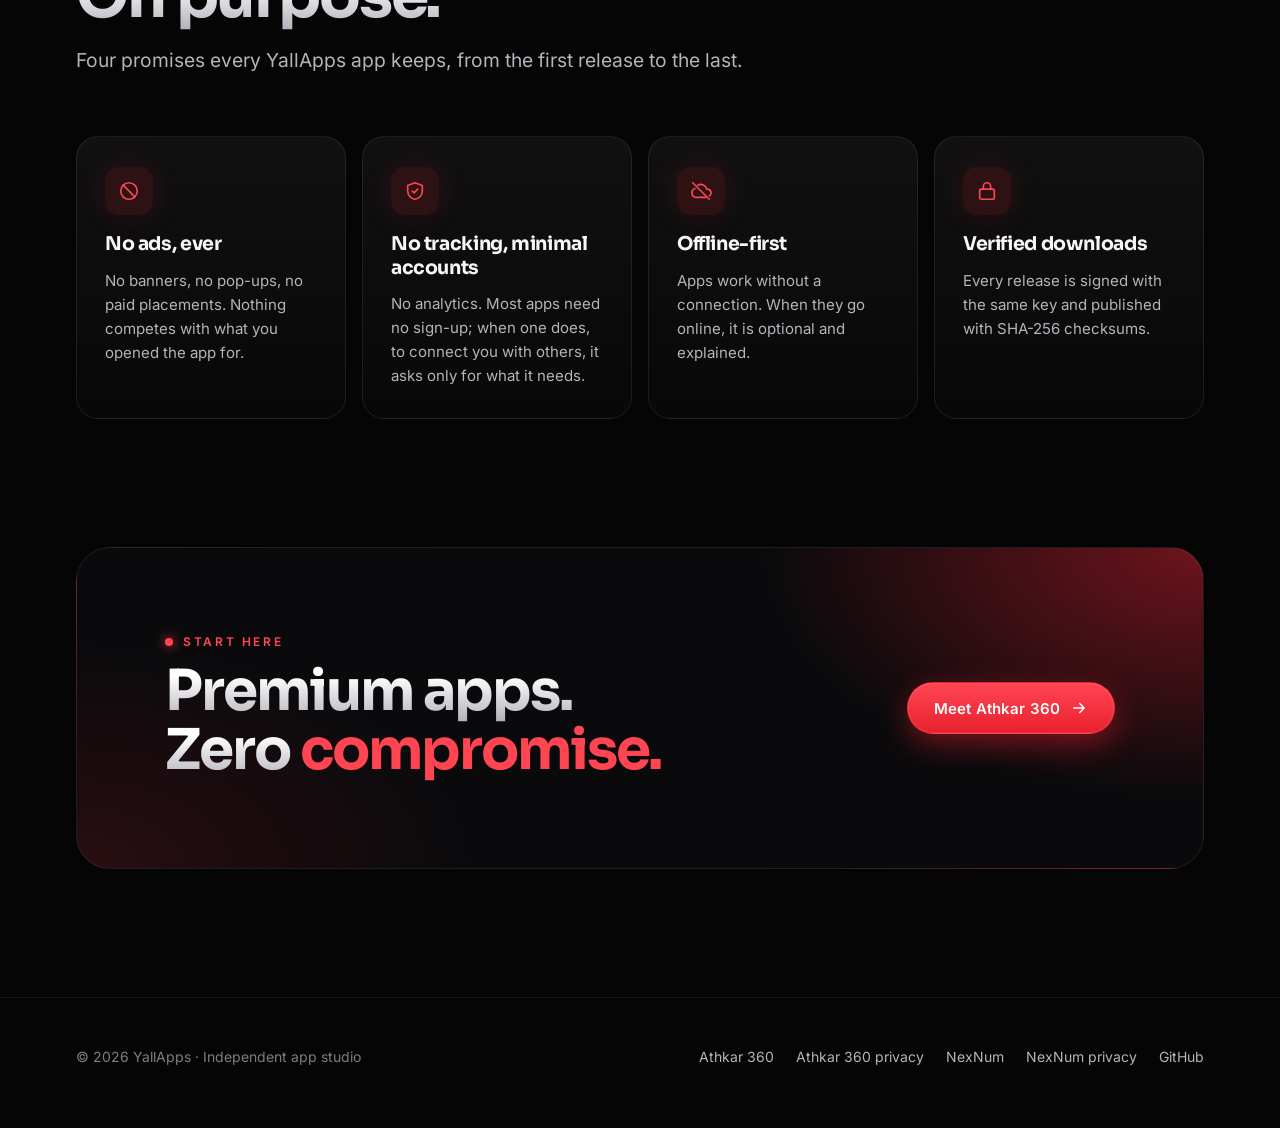
==== commit 839b1ea6: "PowerBat360 page and 0.3.0 preview (beta) Windows battery coach: app page, privacy policy, screensho" ====
--- a/index.html
+++ b/index.html
@@ -126,14 +126,14 @@
           <!-- catalog:start (generated by tools/catalog.js) -->
           <div class="row-head reveal" style="margin-top: clamp(56px, 7vw, 96px)">
             <h2>All apps</h2>
-            <p>2 available · 8 in the studio</p>
+            <p>3 available · 8 in the studio</p>
           </div>
           <div class="cat-filter reveal" role="group" aria-label="Categories">
-            <button type="button" class="cat-btn" data-filter="all" aria-pressed="true">All<span class="n">10</span></button>
+            <button type="button" class="cat-btn" data-filter="all" aria-pressed="true">All<span class="n">11</span></button>
             <button type="button" class="cat-btn" data-filter="spirituality" aria-pressed="false">Spirituality<span class="n">1</span></button>
             <button type="button" class="cat-btn" data-filter="games" aria-pressed="false">Games<span class="n">3</span></button>
             <button type="button" class="cat-btn" data-filter="health" aria-pressed="false">Health<span class="n">1</span></button>
-            <button type="button" class="cat-btn" data-filter="tools" aria-pressed="false">Tools<span class="n">1</span></button>
+            <button type="button" class="cat-btn" data-filter="tools" aria-pressed="false">Tools<span class="n">2</span></button>
             <button type="button" class="cat-btn" data-filter="family" aria-pressed="false">Family &amp; safety<span class="n">1</span></button>
             <button type="button" class="cat-btn" data-filter="love" aria-pressed="false">Love &amp; couples<span class="n">2</span></button>
             <button type="button" class="cat-btn" data-filter="finance" aria-pressed="false">Finance<span class="n">1</span></button>
@@ -154,7 +154,16 @@
                 <span class="cat-label">Games</span>
                 <img class="icon" src="/nexnum/img/icon-256.webp" width="44" height="44" alt="" />
                 <h3>NexNum</h3>
-                <p>Higher or lower, played bold.</p>
+                <p>The number duel: find theirs first.</p>
+              </div>
+            </a>
+            <a class="poster" href="/powerbat360/" data-app="powerbat360" data-cat="tools">
+              <img src="/powerbat360/img/poster.webp" alt="" width="390" height="844" loading="lazy" />
+              <div class="info">
+                <span class="cat-label">Tools</span>
+                <img class="icon" src="/powerbat360/img/icon-256.webp" width="44" height="44" alt="" />
+                <h3>PowerBat360</h3>
+                <p>Your battery coach for Windows.</p>
               </div>
             </a>
             <div class="poster upcoming" data-cat="games" style="--glow: #3b82f6">
--- a/assets/site.css
+++ b/assets/site.css
@@ -1645,3 +1645,73 @@
   --accent: #a78bfa;
   --tint: rgba(34, 211, 238, 0.12);
 }
+
+[data-app='powerbat360'] {
+  --bg: #050805;
+  --bg-2: #0b1208;
+  --brand: #84cc16;
+  --brand-hi: #a3e635;
+  --brand-ink: #0a1204;
+  --brand-glow: rgba(163, 230, 53, 0.32);
+  --accent: #facc15;
+  --tint: rgba(163, 230, 53, 0.12);
+}
+
+/* ---------- Desktop screens (Windows apps) ----------
+   Same role as .phone, for wide desktop screenshots. */
+
+.screen {
+  aspect-ratio: 1800 / 1222;
+  border-radius: clamp(10px, 1.2vw, 16px);
+  padding: clamp(4px, 0.45vw, 6px);
+  background: linear-gradient(150deg, #34343a, #0c0c0e 40%, #1e1e22);
+  box-shadow:
+    0 0 0 1px rgba(255, 255, 255, 0.1) inset,
+    0 40px 90px rgba(0, 0, 0, 0.7),
+    0 0 60px var(--tint);
+}
+
+.screen img {
+  display: block;
+  width: 100%;
+  height: 100%;
+  object-fit: cover;
+  object-position: top left;
+  border-radius: clamp(7px, 0.9vw, 11px);
+}
+
+.screens {
+  perspective: 1600px;
+  margin-inline-end: calc(-1 * clamp(0px, 5vw, 96px));
+}
+
+.screens .screen {
+  transform: rotateY(-14deg) rotateX(4deg);
+  transform-origin: left center;
+  transition: transform 0.8s var(--ease);
+}
+
+.app-hero:hover .screens .screen {
+  transform: rotateY(-8deg) rotateX(2deg);
+}
+
+@media (max-width: 900px) {
+  .screens {
+    margin-inline-end: 0;
+  }
+  .screens .screen {
+    transform: none;
+  }
+}
+
+.gallery.wide {
+  grid-auto-columns: clamp(280px, 44vw, 600px);
+}
+
+.gallery.wide figure:hover .screen {
+  transform: translateY(-8px) scale(1.01);
+}
+
+.gallery .screen {
+  transition: transform 0.5s var(--ease);
+}
